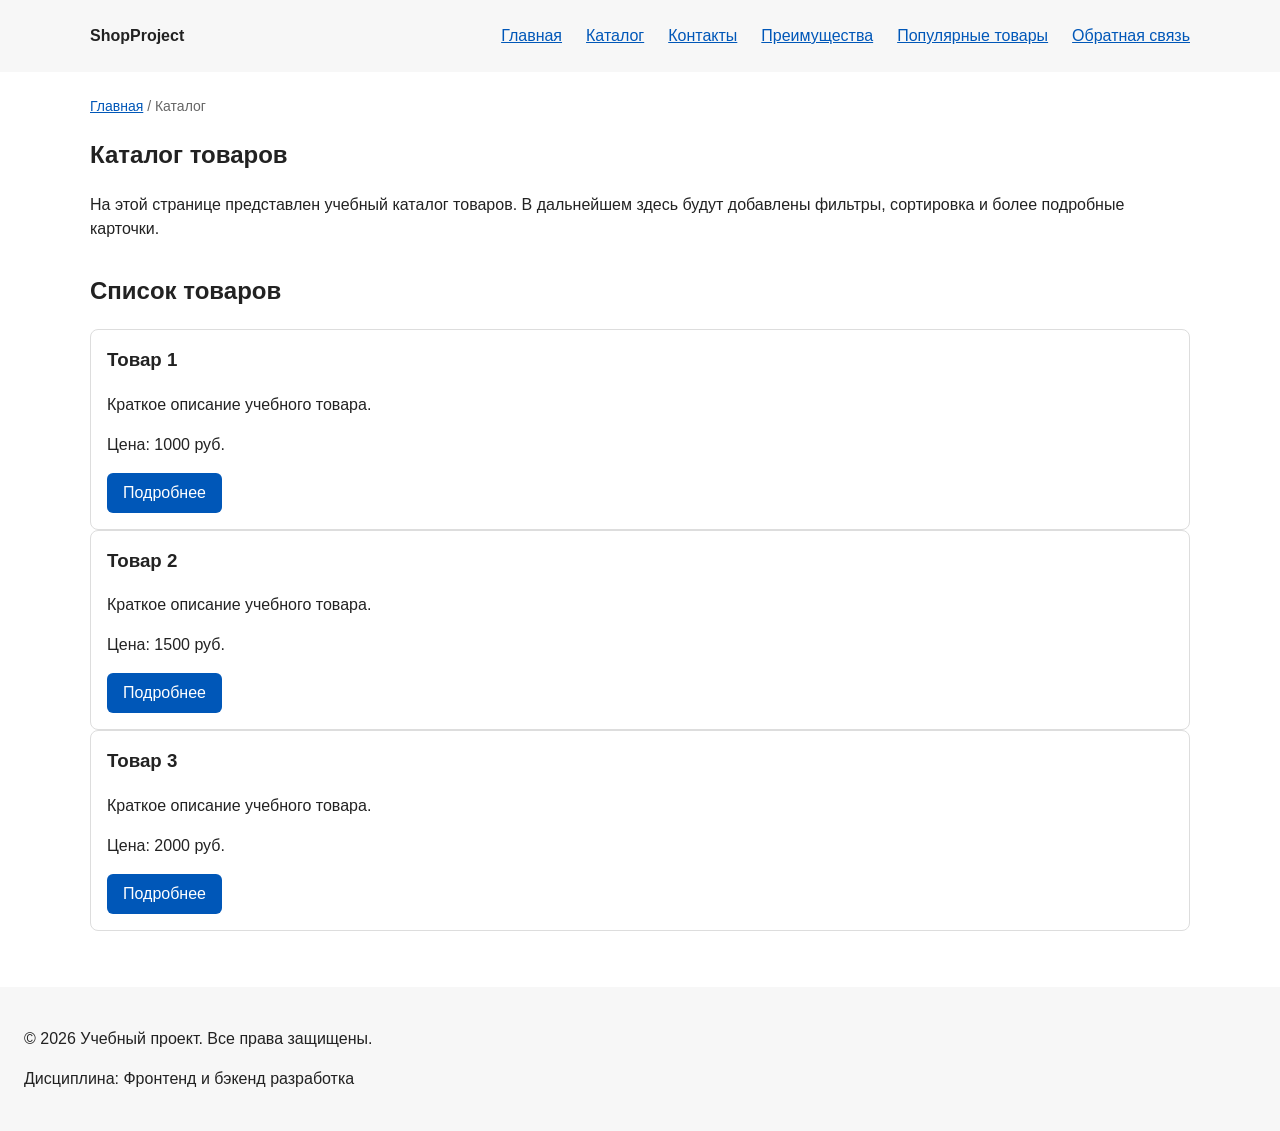
==== catalog.html @ f9224fcd "feat: add multi-page structure navigation and anchors" ====
<!DOCTYPE html>
<html lang="ru">
<head>
  <meta charset="UTF-8">
  <meta name="viewport" content="width=device-width, initial-scale=1.0">
  <meta name="description" content="Каталог товаров учебного интернет-магазина.">
  <title>Каталог товаров — Учебный интернет-магазин</title>
  <link rel="stylesheet" href="css/style.css">
  <meta property="og:type" content="website">
  <meta property="og:title" content="Учебный интернет-магазин">
  <meta property="og:description" content="Учебный frontend-проект интернет-магазина.">
  <meta property="og:image" content="https://ImBread300.github.io/kr1-html-css-shop/images/preview.jpg">

</head>
<body>
  <header>
    <div class="site-header">
      <a class="site-logo" href="index.html">ShopProject</a>

      <nav class="site-nav" aria-label="Основная навигация">
        <ul class="site-nav__list">
          <li><a href="index.html">Главная</a></li>
          <li><a href="catalog.html">Каталог</a></li>
          <li><a href="contacts.html">Контакты</a></li>
          <li><a href="index.html#advantages">Преимущества</a></li>
          <li><a href="index.html#popular">Популярные товары</a></li>
          <li><a href="index.html#contacts">Обратная связь</a></li>
        </ul>
      </nav>
    </div>
  </header>

  <main>
    <nav class="breadcrumbs" aria-label="Хлебные крошки">
      <a href="index.html">Главная</a>
      <span>Каталог</span>
    </nav>

    <section class="section">
      <h1>Каталог товаров</h1>
      <p>
        На этой странице представлен учебный каталог товаров.
        В дальнейшем здесь будут добавлены фильтры, сортировка и более
        подробные карточки.
      </p>
    </section>

    <section class="section">
      <h2>Список товаров</h2>

      <article class="product-card">
        <h3>Товар 1</h3>
        <p>Краткое описание учебного товара.</p>
        <p>Цена: 1000 руб.</p>
        <a class="button" href="index.html#popular">Подробнее</a>
      </article>

      <article class="product-card">
        <h3>Товар 2</h3>
        <p>Краткое описание учебного товара.</p>
        <p>Цена: 1500 руб.</p>
        <a class="button" href="index.html#popular">Подробнее</a>
      </article>

      <article class="product-card">
        <h3>Товар 3</h3>
        <p>Краткое описание учебного товара.</p>
        <p>Цена: 2000 руб.</p>
        <a class="button" href="index.html#popular">Подробнее</a>
      </article>
    </section>
  </main>

  <footer>
    <p>&copy; 2026 Учебный проект. Все права защищены.</p>
    <p>Дисциплина: Фронтенд и бэкенд разработка</p>
  </footer>
</body>
</html>
---- css/style.css ----
/* ===============================
   1. Переменные проекта
   =============================== */

:root {
  /* Основные цвета проекта */
  --color-bg: #ffffff;
  --color-text: #222222;
  --color-muted: #666666;
  --color-primary: #0057b8;
  --color-primary-dark: #003f86;
  --color-border: #dddddd;
  --color-surface: #f7f7f7;
  --color-surface-accent: #eef5ff;
  --color-danger: #b00020;
  --color-success: #168a2f;
  --color-success-bg: #eefaf0;
  --color-white: #ffffff;

  /* Отступы */
  --space-xs: 4px;
  --space-sm: 8px;
  --space-md: 16px;
  --space-lg: 24px;
  --space-xl: 32px;

  /* Скругления */
  --radius-sm: 6px;
  --radius-md: 8px;
  --radius-lg: 12px;

  /* Размеры */
  --container-width: 1100px;
}


/* ===============================
   2. Базовые стили
   =============================== */

* {
  box-sizing: border-box;
}

body {
  margin: 0;
  font-family: Arial, sans-serif;
  line-height: 1.5;
  color: var(--color-text);
  background-color: var(--color-bg);
}


/*
  Задаём внутренние отступы для основных областей страницы.
  Это делает содержимое визуально отделённым от краёв окна браузера.
*/
header,
main,
footer {
  padding: var(--space-lg);
}

/*
  Оформляем шапку страницы.
  Пока используется простой светло-серый фон.
*/
header {
  background-color: var(--color-surface);
}

/*
  Оформляем подвал страницы тем же фоном,
  чтобы визуально отделить его от основного содержимого.
*/
footer {
  background-color: var(--color-surface);
}


/*
  Ограничиваем ширину содержимого шапки,
  чтобы оно не растягивалось слишком сильно на широких экранах.
*/
.site-header {
  max-width: var(--container-width);
  margin: 0 auto;

  display: flex;
  justify-content: space-between;
  align-items: center;
}

.site-nav__list {
  display: flex;
  gap: var(--space-lg);

  padding: 0;
  margin: 0;
  list-style: none;
}

.site-nav__list li {
  margin-bottom: 0;
}

/*
  Оформляем текстовый логотип.
*/
.site-logo {
  font-weight: bold;
  text-decoration: none;
  color: var(--color-text);
}

html {
  scroll-behavior: smooth;
}

:target {
  outline: 2px dashed var(--color-primary);
  outline-offset: 4px;
}

/* ===============================
   3. Общие элементы интерфейса
   =============================== */

a {
  color: var(--color-primary);
}

a:hover {
  color: var(--color-primary-dark);
}

a:focus-visible {
  outline: 2px solid var(--color-primary);
  outline-offset: 3px;
}

/*
  При наведении мыши подчёркиваем ссылку.
  Подробно состояния интерфейса будут рассмотрены в практической работе 1.7.
*/
.site-nav__list a:hover {
  text-decoration: underline;
}

/*
  Пока это обычная ссылка, но визуально она оформляется как кнопка.
*/
.button {
  display: inline-block;
  padding: var(--space-sm) var(--space-md);
  color: var(--color-white);
  background-color: var(--color-primary);
  text-decoration: none;
  border: none;
  border-radius: var(--radius-sm);
  cursor: pointer;
}

.button:hover {
  background-color: var(--color-primary-dark);
}

.button:focus-visible {
  outline: 2px solid var(--color-primary);
  outline-offset: 3px;
}

.button:disabled {
  opacity: 0.6;
  cursor: not-allowed;
}

.breadcrumbs {
  max-width: var(--container-width);
  margin: 0 auto var(--space-md);
  font-size: 14px;
  color: var(--color-muted);
}

.breadcrumbs a {
  color: var(--color-primary);
}

.breadcrumbs span::before {
  content: " / ";
  color: var(--color-muted);
}

/* ===============================
   4. Компоненты страницы
   =============================== */

.hero {
  max-width: var(--container-width);
  margin: 0 auto var(--space-xl);
  padding: var(--space-xl) var(--space-lg);
  background-color: var(--color-surface-accent);
  border-radius: var(--radius-lg);
}

.section {
  max-width: var(--container-width);
  margin: 0 auto var(--space-xl);
}

.section h2 {
  margin-top: 0;
}

.products-list {
  display: flex;
  flex-wrap: wrap;
  gap: var(--space-lg);
}

.product-card {
  flex: 1 1 300px;
  position: relative;

  margin-bottom: 0;
  padding: var(--space-md);

  border: 1px solid var(--color-border);
  border-radius: var(--radius-md);
  background-color: var(--color-bg);
}

.product-card__badge {
  position: absolute;
  top: var(--space-sm);
  right: var(--space-sm);

  padding: var(--space-xs) var(--space-sm);
  color: var(--color-white);
  background-color: var(--color-primary);
  border-radius: var(--radius-sm);

  font-size: 14px;
  font-weight: bold;
}

.product-card:hover {
  border-color: var(--color-primary);
}

.product-card h3 {
  margin-top: 0;
}

.advantages-list {
  display: flex;
  flex-wrap: wrap;
  gap: var(--space-md);

  padding: 0;
  margin: 0;
  list-style: none;
}

.advantages-list li {
  flex: 1 1 220px;
  padding: var(--space-md);

  border: 1px solid var(--color-border);
  border-radius: var(--radius-md);
  background-color: var(--color-surface);
}

.back-to-top {
  position: fixed;
  right: var(--space-lg);
  bottom: var(--space-lg);
  z-index: 100;

  display: flex;
  align-items: center;
  justify-content: center;

  width: 48px;
  height: 48px;

  color: var(--color-white);
  background-color: var(--color-primary);
  border-radius: 50%;

  font-size: 24px;
  font-weight: bold;
  text-decoration: none;
}

.back-to-top:hover {
  color: var(--color-white);
  background-color: var(--color-primary-dark);
}


/*
  Дополнительный информационный блок.
*/
.aside-info {
  max-width: var(--container-width);
  margin: 0 auto var(--space-xl);
  padding: var(--space-md);
  border-left: 4px solid var(--color-primary);
  background-color: var(--color-surface);
}

/* ===============================
   5. Форма и модальное окно
   =============================== */

.order-dialog {
  width: min(100% - 32px, 560px);
  padding: var(--space-lg);
  border: none;
  border-radius: var(--radius-lg);
}

.order-dialog::backdrop {
  background-color: rgba(0, 0, 0, 0.5);
}

.form-field {
  margin-bottom: var(--space-md);
}

.form-field label {
  display: block;
  margin-bottom: var(--space-xs);
}

.form-field input,
.form-field select,
.form-field textarea {
  width: 100%;
  padding: 10px 12px;
  border: 1px solid var(--color-border);
  border-radius: var(--radius-sm);
  font: inherit;
}

.form-field input[type="checkbox"] {
  width: auto;
}

.form-field small {
  display: block;
  margin-top: var(--space-xs);
  color: var(--color-muted);
}

.form-field input:hover,
.form-field select:hover,
.form-field textarea:hover {
  border-color: var(--color-primary);
}

.form-field input:focus-visible,
.form-field select:focus-visible,
.form-field textarea:focus-visible,
.form-actions button:focus-visible {
  outline: 2px solid var(--color-primary);
  outline-offset: 3px;
}

[aria-invalid="true"] {
  border-color: var(--color-danger);
}

.success-message {
  max-width: var(--container-width);
  margin: var(--space-lg) auto;
  padding: var(--space-md);
  border-left: 4px solid var(--color-success);
  background-color: var(--color-success-bg);
}
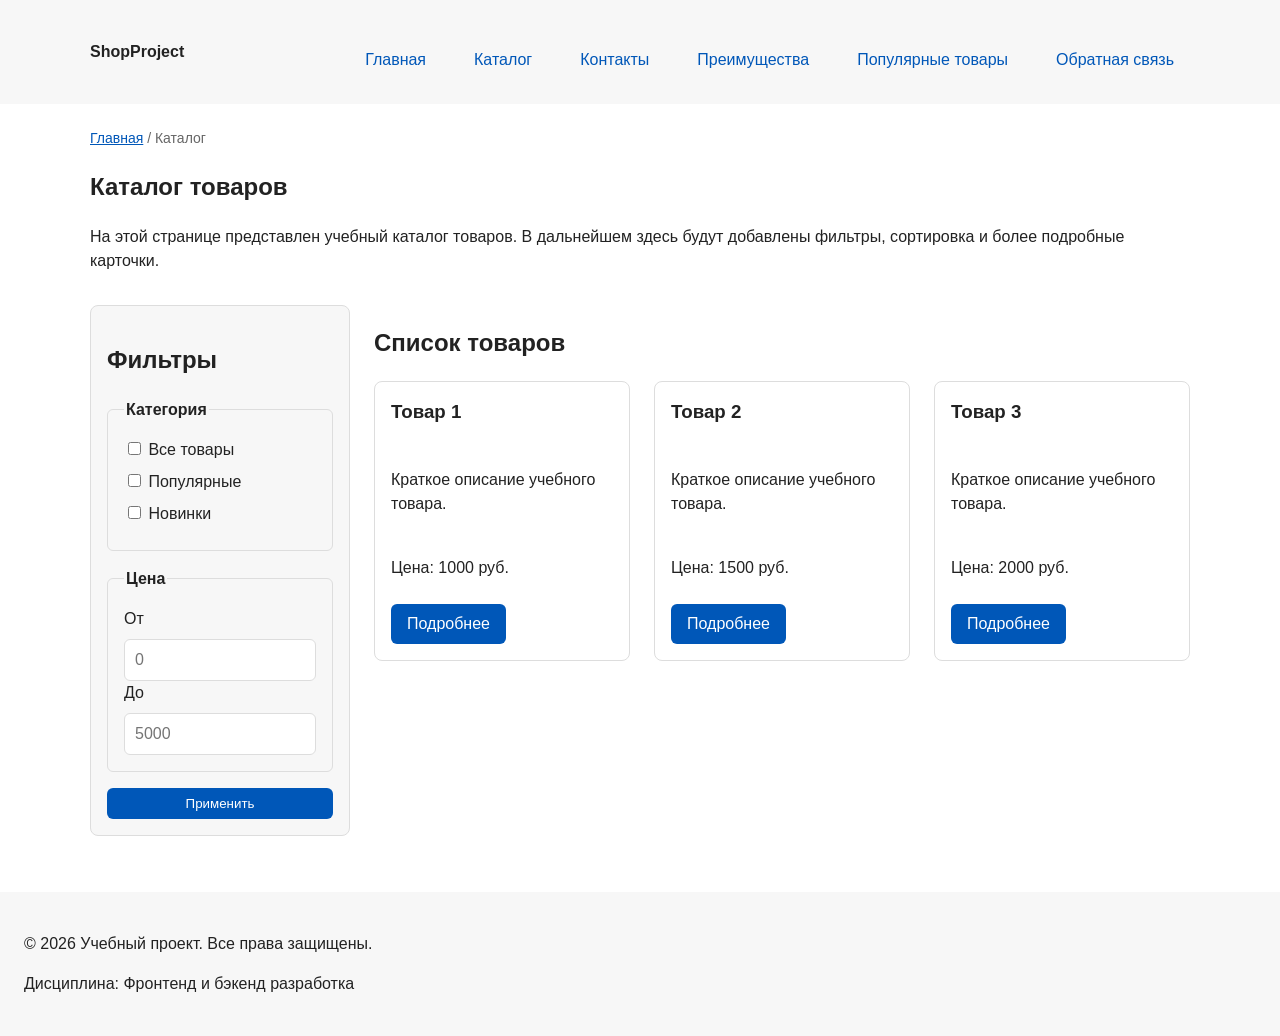
==== commit c270fc4c: "feat: add flex navigation and grid catalog layout" ====
--- a/catalog.html
+++ b/catalog.html
@@ -1,79 +1,124 @@
 <!DOCTYPE html>
 <html lang="ru">
+
 <head>
-  <meta charset="UTF-8">
-  <meta name="viewport" content="width=device-width, initial-scale=1.0">
-  <meta name="description" content="Каталог товаров учебного интернет-магазина.">
-  <title>Каталог товаров — Учебный интернет-магазин</title>
-  <link rel="stylesheet" href="css/style.css">
-  <meta property="og:type" content="website">
-  <meta property="og:title" content="Учебный интернет-магазин">
-  <meta property="og:description" content="Учебный frontend-проект интернет-магазина.">
-  <meta property="og:image" content="https://ImBread300.github.io/kr1-html-css-shop/images/preview.jpg">
+    <meta charset="UTF-8">
+    <meta name="viewport" content="width=device-width, initial-scale=1.0">
+    <meta name="description" content="Каталог товаров учебного интернет-магазина.">
+    <title>Каталог товаров — Учебный интернет-магазин</title>
+    <link rel="stylesheet" href="css/style.css">
+    <meta property="og:type" content="website">
+    <meta property="og:title" content="Учебный интернет-магазин">
+    <meta property="og:description" content="Учебный frontend-проект интернет-магазина.">
+    <meta property="og:image" content="https://ImBread300.github.io/kr1-html-css-shop/images/preview.jpg">
 
 </head>
+
 <body>
-  <header>
-    <div class="site-header">
-      <a class="site-logo" href="index.html">ShopProject</a>
+    <header>
+        <div class="site-header">
+            <a class="site-logo" href="index.html">ShopProject</a>
 
-      <nav class="site-nav" aria-label="Основная навигация">
-        <ul class="site-nav__list">
-          <li><a href="index.html">Главная</a></li>
-          <li><a href="catalog.html">Каталог</a></li>
-          <li><a href="contacts.html">Контакты</a></li>
-          <li><a href="index.html#advantages">Преимущества</a></li>
-          <li><a href="index.html#popular">Популярные товары</a></li>
-          <li><a href="index.html#contacts">Обратная связь</a></li>
-        </ul>
-      </nav>
-    </div>
-  </header>
+            <nav class="site-nav" aria-label="Основная навигация">
+                <ul class="site-nav__list">
+                    <li><a href="index.html">Главная</a></li>
+                    <li><a href="catalog.html">Каталог</a></li>
+                    <li><a href="contacts.html">Контакты</a></li>
+                    <li><a href="index.html#advantages">Преимущества</a></li>
+                    <li><a href="index.html#popular">Популярные товары</a></li>
+                    <li><a href="index.html#contacts">Обратная связь</a></li>
+                </ul>
+            </nav>
+        </div>
+    </header>
 
-  <main>
-    <nav class="breadcrumbs" aria-label="Хлебные крошки">
-      <a href="index.html">Главная</a>
-      <span>Каталог</span>
-    </nav>
+    <main>
+        <nav class="breadcrumbs" aria-label="Хлебные крошки">
+            <a href="index.html">Главная</a>
+            <span>Каталог</span>
+        </nav>
 
-    <section class="section">
-      <h1>Каталог товаров</h1>
-      <p>
-        На этой странице представлен учебный каталог товаров.
-        В дальнейшем здесь будут добавлены фильтры, сортировка и более
-        подробные карточки.
-      </p>
-    </section>
+        <section class="section">
+            <h1>Каталог товаров</h1>
+            <p>
+                На этой странице представлен учебный каталог товаров.
+                В дальнейшем здесь будут добавлены фильтры, сортировка и более
+                подробные карточки.
+            </p>
+        </section>
 
-    <section class="section">
-      <h2>Список товаров</h2>
+        <section class="catalog-layout">
+            <aside class="catalog-filters">
+                <h2>Фильтры</h2>
 
-      <article class="product-card">
-        <h3>Товар 1</h3>
-        <p>Краткое описание учебного товара.</p>
-        <p>Цена: 1000 руб.</p>
-        <a class="button" href="index.html#popular">Подробнее</a>
-      </article>
+                <form class="filters-form" action="#" method="get">
+                    <fieldset>
+                        <legend>Категория</legend>
 
-      <article class="product-card">
-        <h3>Товар 2</h3>
-        <p>Краткое описание учебного товара.</p>
-        <p>Цена: 1500 руб.</p>
-        <a class="button" href="index.html#popular">Подробнее</a>
-      </article>
+                        <label>
+                            <input type="checkbox" name="category" value="all">
+                            Все товары
+                        </label>
 
-      <article class="product-card">
-        <h3>Товар 3</h3>
-        <p>Краткое описание учебного товара.</p>
-        <p>Цена: 2000 руб.</p>
-        <a class="button" href="index.html#popular">Подробнее</a>
-      </article>
-    </section>
-  </main>
+                        <label>
+                            <input type="checkbox" name="category" value="popular">
+                            Популярные
+                        </label>
 
-  <footer>
-    <p>&copy; 2026 Учебный проект. Все права защищены.</p>
-    <p>Дисциплина: Фронтенд и бэкенд разработка</p>
-  </footer>
+                        <label>
+                            <input type="checkbox" name="category" value="new">
+                            Новинки
+                        </label>
+                    </fieldset>
+
+                    <fieldset>
+                        <legend>Цена</legend>
+
+                        <label for="price-from">От</label>
+                        <input id="price-from" name="price-from" type="number" min="0" placeholder="0">
+
+                        <label for="price-to">До</label>
+                        <input id="price-to" name="price-to" type="number" min="0" placeholder="5000">
+                    </fieldset>
+
+                    <button class="button" type="submit">Применить</button>
+                </form>
+            </aside>
+
+            <section class="catalog-products">
+                <h2>Список товаров</h2>
+
+                <div class="products-grid">
+                    <article class="product-card">
+                        <h3>Товар 1</h3>
+                        <p>Краткое описание учебного товара.</p>
+                        <p>Цена: 1000 руб.</p>
+                        <a class="button" href="index.html#popular">Подробнее</a>
+                    </article>
+
+                    <article class="product-card">
+                        <h3>Товар 2</h3>
+                        <p>Краткое описание учебного товара.</p>
+                        <p>Цена: 1500 руб.</p>
+                        <a class="button" href="index.html#popular">Подробнее</a>
+                    </article>
+
+                    <article class="product-card">
+                        <h3>Товар 3</h3>
+                        <p>Краткое описание учебного товара.</p>
+                        <p>Цена: 2000 руб.</p>
+                        <a class="button" href="index.html#popular">Подробнее</a>
+                    </article>
+                </div>
+            </section>
+        </section>
+
+    </main>
+
+    <footer>
+        <p>&copy; 2026 Учебный проект. Все права защищены.</p>
+        <p>Дисциплина: Фронтенд и бэкенд разработка</p>
+    </footer>
 </body>
-</html>
+
+</html>
--- a/css/style.css
+++ b/css/style.css
@@ -93,15 +93,13 @@
 
 .site-nav__list {
   display: flex;
-  gap: var(--space-lg);
-
+  flex-wrap: wrap;
+  justify-content: center;
+  align-items: center;
+  gap: var(--space-md);
   padding: 0;
-  margin: 0;
+  margin: var(--space-md) 0 0;
   list-style: none;
-}
-
-.site-nav__list li {
-  margin-bottom: 0;
 }
 
 /*
@@ -143,8 +141,17 @@
   При наведении мыши подчёркиваем ссылку.
   Подробно состояния интерфейса будут рассмотрены в практической работе 1.7.
 */
+.site-nav__list a {
+  display: inline-block;
+  padding: var(--space-sm) var(--space-md);
+  color: var(--color-primary);
+  text-decoration: none;
+  border-radius: var(--radius-sm);
+}
+
 .site-nav__list a:hover {
-  text-decoration: underline;
+  color: var(--color-white);
+  background-color: var(--color-primary);
 }
 
 /*
@@ -219,19 +226,31 @@
 }
 
 .product-card {
-  flex: 1 1 300px;
-  position: relative;
-
+  display: flex;
+  flex-direction: column;
+  gap: var(--space-sm);
   margin-bottom: 0;
   padding: var(--space-md);
-
   border: 1px solid var(--color-border);
   border-radius: var(--radius-md);
   background-color: var(--color-bg);
 }
 
+.product-card .button {
+  margin-top: auto;
+  align-self: flex-start;
+}
+
+.products-grid {
+  display: grid;
+  grid-template-columns: repeat(3, 1fr);
+  gap: var(--space-lg);
+}
+
 .product-card__badge {
-  position: absolute;
+  display: block;
+  position: relative;
+  max-width: fit-content;
   top: var(--space-sm);
   right: var(--space-sm);
 
@@ -296,6 +315,56 @@
 .back-to-top:hover {
   color: var(--color-white);
   background-color: var(--color-primary-dark);
+}
+
+.catalog-layout {
+  max-width: var(--container-width);
+  margin: 0 auto var(--space-xl);
+  display: grid;
+  grid-template-columns: 260px 1fr;
+  grid-template-areas: "filters products";
+  gap: var(--space-lg);
+}
+
+.catalog-filters {
+  grid-area: filters;
+  padding: var(--space-md);
+  border: 1px solid var(--color-border);
+  border-radius: var(--radius-md);
+  background-color: var(--color-surface);
+}
+
+.catalog-products {
+  grid-area: products;
+}
+
+.filters-form {
+  display: grid;
+  gap: var(--space-md);
+}
+
+.filters-form fieldset {
+  margin: 0;
+  padding: var(--space-md);
+  border: 1px solid var(--color-border);
+  border-radius: var(--radius-sm);
+}
+
+.filters-form legend {
+  font-weight: 700;
+}
+
+.filters-form label {
+  display: block;
+  margin-bottom: var(--space-sm);
+}
+
+.filters-form input[type="number"] {
+  width: 100%;
+  padding: 8px 10px;
+  border: 1px solid var(--color-border);
+  border-radius: var(--radius-sm);
+  font: inherit;
 }
 
 
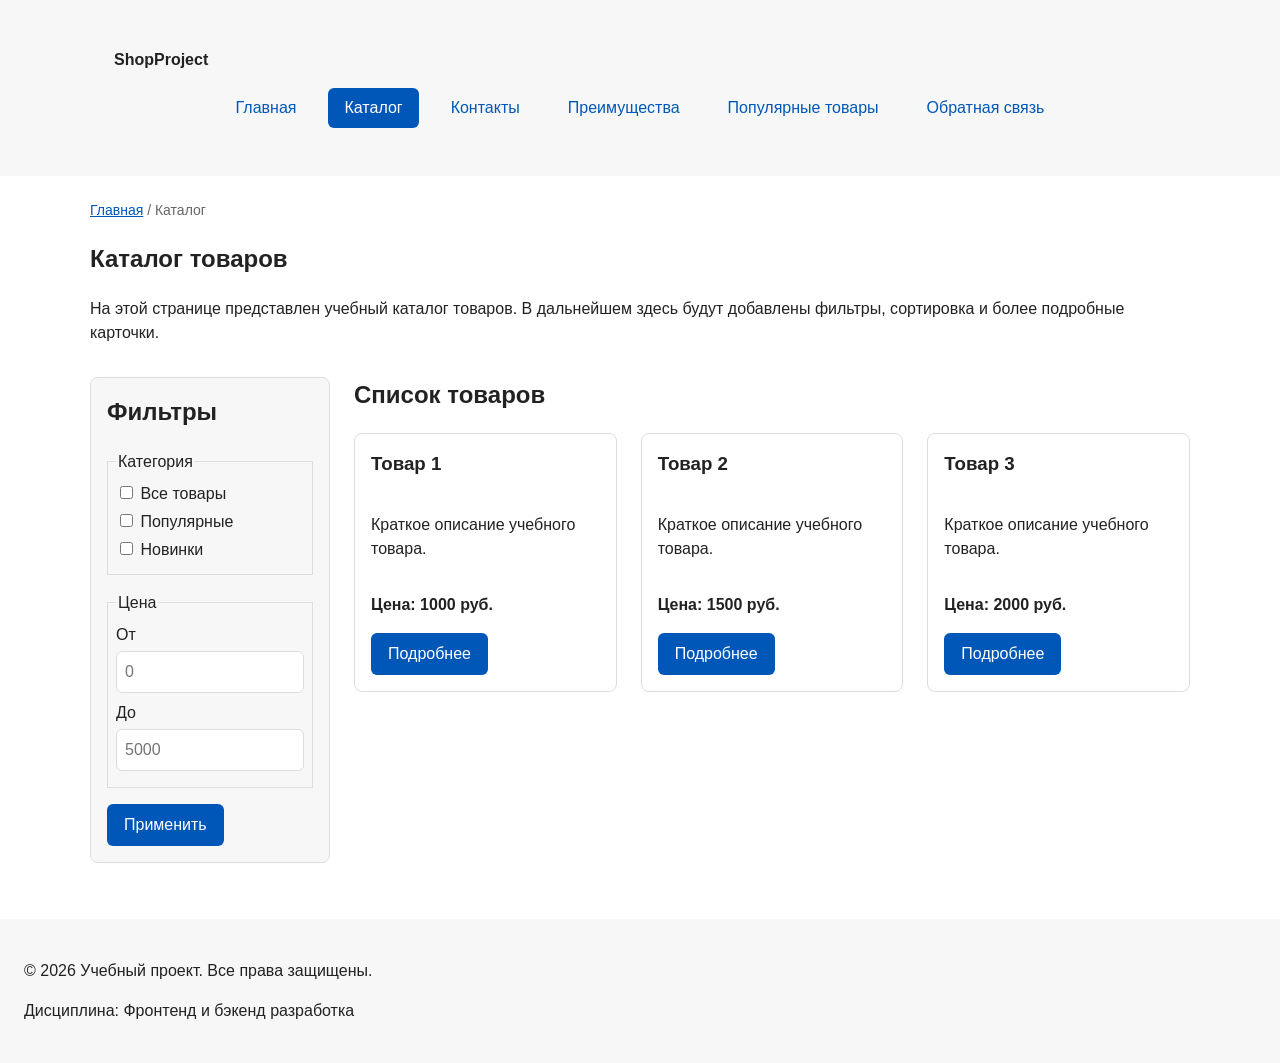
==== commit 8b2cd6c8: "refactor: apply BEM naming to CSS classes" ====
--- a/catalog.html
+++ b/catalog.html
@@ -15,27 +15,44 @@
 </head>
 
 <body>
-    <header>
-        <div class="site-header">
-            <a class="site-logo" href="index.html">ShopProject</a>
+  <header class="site-header">
+    <div class="site-header__inner">
+      <a class="site-header__logo" href="index.html">ShopProject</a>
 
-            <nav class="site-nav" aria-label="Основная навигация">
-                <ul class="site-nav__list">
-                    <li><a href="index.html">Главная</a></li>
-                    <li><a href="catalog.html">Каталог</a></li>
-                    <li><a href="contacts.html">Контакты</a></li>
-                    <li><a href="index.html#advantages">Преимущества</a></li>
-                    <li><a href="index.html#popular">Популярные товары</a></li>
-                    <li><a href="index.html#contacts">Обратная связь</a></li>
-                </ul>
-            </nav>
-        </div>
-    </header>
+      <nav class="site-nav" aria-label="Основная навигация">
+        <ul class="site-nav__list">
+          <li class="site-nav__item">
+            <a class="site-nav__link" href="index.html">
+              Главная
+            </a>
+          </li>
+          <li class="site-nav__item">
+            <a class="site-nav__link site-nav__link--active" href="catalog.html" aria-current="page">Каталог</a>
+          </li>
+          <li class="site-nav__item">
+            <a class="site-nav__link" href="contacts.html">Контакты</a>
+          </li>
+          <li class="site-nav__item">
+            <a class="site-nav__link" href="index.html#advantages">Преимущества</a>
+          </li>
+          <li class="site-nav__item">
+            <a class="site-nav__link" href="index.html#popular">
+              Популярные товары
+            </a>
+          </li>
+          <li class="site-nav__item">
+            <a class="site-nav__link" href="index.html#order-dialog">Обратная связь</a>
+          </li>
 
-    <main>
+        </ul>
+      </nav>
+    </div>
+  </header>
+
+    <main class="site-main">
         <nav class="breadcrumbs" aria-label="Хлебные крошки">
-            <a href="index.html">Главная</a>
-            <span>Каталог</span>
+            <a class="breadcrumbs__link" href="index.html">Главная</a>
+            <span class="breadcrumbs__current" aria-current="page">Каталог</span>
         </nav>
 
         <section class="section">
@@ -47,78 +64,78 @@
             </p>
         </section>
 
-        <section class="catalog-layout">
+        <div class="catalog-layout">
             <aside class="catalog-filters">
-                <h2>Фильтры</h2>
+                <h2 class="catalog-filters__title">Фильтры</h2>
 
-                <form class="filters-form" action="#" method="get">
-                    <fieldset>
-                        <legend>Категория</legend>
+                <form class="catalog-filters__form" action="#" method="get">
+                    <fieldset class="catalog-filters__group">
+                        <legend class="catalog-filters__legend">Категория</legend>
 
-                        <label>
-                            <input type="checkbox" name="category" value="all">
+                        <label class="catalog-filters__label">
+                            <input class="catalog-filters__checkbox" type="checkbox" name="category" value="all">
                             Все товары
                         </label>
 
-                        <label>
-                            <input type="checkbox" name="category" value="popular">
+                        <label class="catalog-filters__label">
+                            <input class="catalog-filters__checkbox" type="checkbox" name="category" value="popular">
                             Популярные
                         </label>
 
-                        <label>
-                            <input type="checkbox" name="category" value="new">
+                        <label class="catalog-filters__label">
+                            <input class="catalog-filters__checkbox" type="checkbox" name="category" value="new">
                             Новинки
                         </label>
                     </fieldset>
 
-                    <fieldset>
-                        <legend>Цена</legend>
+                    <fieldset class="catalog-filters__group">
+                        <legend class="catalog-filters__legend">Цена</legend>
 
-                        <label for="price-from">От</label>
-                        <input id="price-from" name="price-from" type="number" min="0" placeholder="0">
+                        <label class="catalog-filters__label" for="price-from">От</label>
+                        <input class="catalog-filters__input" id="price-from" name="price-from" type="number" min="0" placeholder="0">
 
-                        <label for="price-to">До</label>
-                        <input id="price-to" name="price-to" type="number" min="0" placeholder="5000">
+                        <label class="catalog-filters__label" for="price-to">До</label>
+                        <input class="catalog-filters__input" id="price-to" name="price-to" type="number" min="0" placeholder="5000">
                     </fieldset>
 
-                    <button class="button" type="submit">Применить</button>
+                    <button class="button button--primary" type="submit">Применить</button>
                 </form>
             </aside>
 
             <section class="catalog-products">
-                <h2>Список товаров</h2>
+                <h2 class="catalog-products__title">Список товаров</h2>
 
                 <div class="products-grid">
                     <article class="product-card">
-                        <h3>Товар 1</h3>
-                        <p>Краткое описание учебного товара.</p>
-                        <p>Цена: 1000 руб.</p>
-                        <a class="button" href="index.html#popular">Подробнее</a>
+                        <h3 class="product-card__title">Товар 1</h3>
+                        <p class="product-card__description">Краткое описание учебного товара.</p>
+                        <p class="product-card__price">Цена: 1000 руб.</p>
+                        <a class="button button--primary product-card__button" href="index.html#popular">Подробнее</a>
                     </article>
 
                     <article class="product-card">
-                        <h3>Товар 2</h3>
-                        <p>Краткое описание учебного товара.</p>
-                        <p>Цена: 1500 руб.</p>
-                        <a class="button" href="index.html#popular">Подробнее</a>
+                        <h3 class="product-card__title">Товар 2</h3>
+                        <p class="product-card__description">Краткое описание учебного товара.</p>
+                        <p class="product-card__price">Цена: 1500 руб.</p>
+                        <a class="button button--primary product-card__button" href="index.html#popular">Подробнее</a>
                     </article>
 
                     <article class="product-card">
-                        <h3>Товар 3</h3>
-                        <p>Краткое описание учебного товара.</p>
-                        <p>Цена: 2000 руб.</p>
-                        <a class="button" href="index.html#popular">Подробнее</a>
+                        <h3 class="product-card__title">Товар 3</h3>
+                        <p class="product-card__description">Краткое описание учебного товара.</p>
+                        <p class="product-card__price">Цена: 2000 руб.</p>
+                        <a class="button button--primary product-card__button" href="index.html#popular">Подробнее</a>
                     </article>
                 </div>
             </section>
-        </section>
+        </div>
 
     </main>
 
-    <footer>
+    <footer class="site-footer">
         <p>&copy; 2026 Учебный проект. Все права защищены.</p>
         <p>Дисциплина: Фронтенд и бэкенд разработка</p>
     </footer>
 </body>
 
-</html>+</html>
--- a/css/style.css
+++ b/css/style.css
@@ -51,44 +51,32 @@
 }
 
 
-/*
-  Задаём внутренние отступы для основных областей страницы.
-  Это делает содержимое визуально отделённым от краёв окна браузера.
-*/
-header,
-main,
-footer {
+.site-header,
+.site-main,
+.site-footer {
   padding: var(--space-lg);
 }
 
-/*
-  Оформляем шапку страницы.
-  Пока используется простой светло-серый фон.
-*/
-header {
+
+.site-footer {
   background-color: var(--color-surface);
 }
 
-/*
-  Оформляем подвал страницы тем же фоном,
-  чтобы визуально отделить его от основного содержимого.
-*/
-footer {
+
+.site-header {
   background-color: var(--color-surface);
 }
 
-
-/*
-  Ограничиваем ширину содержимого шапки,
-  чтобы оно не растягивалось слишком сильно на широких экранах.
-*/
-.site-header {
+.site-header__inner {
   max-width: var(--container-width);
   margin: 0 auto;
-
-  display: flex;
-  justify-content: space-between;
-  align-items: center;
+  padding: var(--space-lg);
+}
+
+.site-header__logo {
+  font-weight: 700;
+  color: var(--color-text);
+  text-decoration: none;
 }
 
 .site-nav__list {
@@ -102,46 +90,7 @@
   list-style: none;
 }
 
-/*
-  Оформляем текстовый логотип.
-*/
-.site-logo {
-  font-weight: bold;
-  text-decoration: none;
-  color: var(--color-text);
-}
-
-html {
-  scroll-behavior: smooth;
-}
-
-:target {
-  outline: 2px dashed var(--color-primary);
-  outline-offset: 4px;
-}
-
-/* ===============================
-   3. Общие элементы интерфейса
-   =============================== */
-
-a {
-  color: var(--color-primary);
-}
-
-a:hover {
-  color: var(--color-primary-dark);
-}
-
-a:focus-visible {
-  outline: 2px solid var(--color-primary);
-  outline-offset: 3px;
-}
-
-/*
-  При наведении мыши подчёркиваем ссылку.
-  Подробно состояния интерфейса будут рассмотрены в практической работе 1.7.
-*/
-.site-nav__list a {
+.site-nav__link {
   display: inline-block;
   padding: var(--space-sm) var(--space-md);
   color: var(--color-primary);
@@ -149,26 +98,67 @@
   border-radius: var(--radius-sm);
 }
 
-.site-nav__list a:hover {
-  color: var(--color-white);
-  background-color: var(--color-primary);
-}
-
-/*
-  Пока это обычная ссылка, но визуально она оформляется как кнопка.
-*/
+.site-nav__link:hover {
+  text-decoration: underline;
+  color: var(--color-white);
+  background-color: var(--color-primary);
+}
+
+.site-nav__link:focus-visible {
+  outline: 2px solid var(--color-primary);
+  outline-offset: 3px;
+}
+
+.site-nav__link--active {
+  color: var(--color-white);
+  background-color: var(--color-primary);
+}
+
+
+html {
+  scroll-behavior: smooth;
+}
+
+:target {
+  outline: 2px dashed var(--color-primary);
+  outline-offset: 4px;
+}
+
+/* ===============================
+   3. Общие элементы интерфейса
+   =============================== */
+
+a {
+  color: var(--color-primary);
+}
+
+a:hover {
+  color: var(--color-primary-dark);
+}
+
+a:focus-visible {
+  outline: 2px solid var(--color-primary);
+  outline-offset: 3px;
+}
+
+
 .button {
   display: inline-block;
   padding: var(--space-sm) var(--space-md);
-  color: var(--color-white);
-  background-color: var(--color-primary);
+  font: inherit;
   text-decoration: none;
-  border: none;
+  border: 1px solid transparent;
   border-radius: var(--radius-sm);
   cursor: pointer;
 }
 
-.button:hover {
+.button--primary {
+  color: var(--color-white);
+  background-color: var(--color-primary);
+}
+
+.button--primary:hover {
+  color: var(--color-white);
   background-color: var(--color-primary-dark);
 }
 
@@ -182,6 +172,17 @@
   cursor: not-allowed;
 }
 
+.button--secondary {
+  color: var(--color-primary);
+  background-color: transparent;
+  border-color: var(--color-primary);
+}
+
+.button--secondary:hover {
+  color: var(--color-white);
+  background-color: var(--color-primary);
+}
+
 .breadcrumbs {
   max-width: var(--container-width);
   margin: 0 auto var(--space-md);
@@ -189,11 +190,11 @@
   color: var(--color-muted);
 }
 
-.breadcrumbs a {
+.breadcrumbs__link {
   color: var(--color-primary);
 }
 
-.breadcrumbs span::before {
+.breadcrumbs__current::before {
   content: " / ";
   color: var(--color-muted);
 }
@@ -215,42 +216,32 @@
   margin: 0 auto var(--space-xl);
 }
 
-.section h2 {
+.section__title {
   margin-top: 0;
 }
 
-.products-list {
-  display: flex;
-  flex-wrap: wrap;
+.products-grid {
+  display: grid;
+  grid-template-columns: repeat(auto-fit, minmax(min(100%, 240px), 1fr));
   gap: var(--space-lg);
 }
 
 .product-card {
   display: flex;
   flex-direction: column;
-  gap: var(--space-sm);
+  min-width: 0;
+  position: relative;
+
   margin-bottom: 0;
   padding: var(--space-md);
+
   border: 1px solid var(--color-border);
   border-radius: var(--radius-md);
   background-color: var(--color-bg);
 }
 
-.product-card .button {
-  margin-top: auto;
-  align-self: flex-start;
-}
-
-.products-grid {
-  display: grid;
-  grid-template-columns: repeat(3, 1fr);
-  gap: var(--space-lg);
-}
-
 .product-card__badge {
-  display: block;
-  position: relative;
-  max-width: fit-content;
+  position: absolute;
   top: var(--space-sm);
   right: var(--space-sm);
 
@@ -267,8 +258,77 @@
   border-color: var(--color-primary);
 }
 
-.product-card h3 {
+.product-card__title {
   margin-top: 0;
+}
+
+.product-card--featured {
+  border-color: var(--color-primary);
+}
+
+.product-card__price {
+  font-weight: 700;
+}
+
+.product-card__button {
+  align-self: flex-start;
+  margin-top: auto;
+}
+
+.catalog-layout {
+  display: grid;
+  grid-template-columns: minmax(0, 240px) minmax(0, 1fr);
+  gap: var(--space-lg);
+  max-width: var(--container-width);
+  margin: 0 auto var(--space-xl);
+}
+
+.catalog-filters {
+  align-self: start;
+  padding: var(--space-md);
+  background-color: var(--color-surface);
+  border: 1px solid var(--color-border);
+  border-radius: var(--radius-md);
+}
+
+.catalog-products {
+  min-width: 0;
+}
+
+.catalog-filters__title,
+.catalog-products__title {
+  margin-top: 0;
+}
+
+.catalog-filters__group {
+  min-width: 0;
+  margin: 0 0 var(--space-md);
+  padding: var(--space-sm);
+  border: 1px solid var(--color-border);
+}
+
+.catalog-filters__label {
+  display: block;
+  margin-bottom: var(--space-xs);
+}
+
+.catalog-filters__input {
+  width: 100%;
+  margin-bottom: var(--space-sm);
+  padding: var(--space-sm);
+  font: inherit;
+  border: 1px solid var(--color-border);
+  border-radius: var(--radius-sm);
+}
+
+.catalog-filters__input:hover {
+  border-color: var(--color-primary);
+}
+
+.catalog-filters__input:focus-visible,
+.catalog-filters__checkbox:focus-visible {
+  outline: 2px solid var(--color-primary);
+  outline-offset: 3px;
 }
 
 .advantages-list {
@@ -281,7 +341,7 @@
   list-style: none;
 }
 
-.advantages-list li {
+.advantages-list__item {
   flex: 1 1 220px;
   padding: var(--space-md);
 
@@ -317,60 +377,7 @@
   background-color: var(--color-primary-dark);
 }
 
-.catalog-layout {
-  max-width: var(--container-width);
-  margin: 0 auto var(--space-xl);
-  display: grid;
-  grid-template-columns: 260px 1fr;
-  grid-template-areas: "filters products";
-  gap: var(--space-lg);
-}
-
-.catalog-filters {
-  grid-area: filters;
-  padding: var(--space-md);
-  border: 1px solid var(--color-border);
-  border-radius: var(--radius-md);
-  background-color: var(--color-surface);
-}
-
-.catalog-products {
-  grid-area: products;
-}
-
-.filters-form {
-  display: grid;
-  gap: var(--space-md);
-}
-
-.filters-form fieldset {
-  margin: 0;
-  padding: var(--space-md);
-  border: 1px solid var(--color-border);
-  border-radius: var(--radius-sm);
-}
-
-.filters-form legend {
-  font-weight: 700;
-}
-
-.filters-form label {
-  display: block;
-  margin-bottom: var(--space-sm);
-}
-
-.filters-form input[type="number"] {
-  width: 100%;
-  padding: 8px 10px;
-  border: 1px solid var(--color-border);
-  border-radius: var(--radius-sm);
-  font: inherit;
-}
-
-
-/*
-  Дополнительный информационный блок.
-*/
+
 .aside-info {
   max-width: var(--container-width);
   margin: 0 auto var(--space-xl);
@@ -394,18 +401,29 @@
   background-color: rgba(0, 0, 0, 0.5);
 }
 
-.form-field {
+.order-dialog__title {
+  margin-top: 0;
+}
+
+.order-form__actions {
+  display: flex;
+  flex-wrap: wrap;
+  gap: var(--space-md);
+  margin-top: var(--space-lg);
+}
+
+.order-form__field {
   margin-bottom: var(--space-md);
 }
 
-.form-field label {
+.order-form__label {
   display: block;
   margin-bottom: var(--space-xs);
 }
 
-.form-field input,
-.form-field select,
-.form-field textarea {
+.order-form__input,
+.order-form__select,
+.order-form__textarea {
   width: 100%;
   padding: 10px 12px;
   border: 1px solid var(--color-border);
@@ -413,31 +431,34 @@
   font: inherit;
 }
 
-.form-field input[type="checkbox"] {
+.order-form__checkbox {
   width: auto;
 }
 
-.form-field small {
+.order-form__hint {
   display: block;
   margin-top: var(--space-xs);
   color: var(--color-muted);
 }
 
-.form-field input:hover,
-.form-field select:hover,
-.form-field textarea:hover {
+.order-form__input:hover,
+.order-form__select:hover,
+.order-form__textarea:hover {
   border-color: var(--color-primary);
 }
 
-.form-field input:focus-visible,
-.form-field select:focus-visible,
-.form-field textarea:focus-visible,
-.form-actions button:focus-visible {
+.order-form__input:focus-visible,
+.order-form__select:focus-visible,
+.order-form__textarea:focus-visible,
+.order-form__checkbox:focus-visible {
   outline: 2px solid var(--color-primary);
   outline-offset: 3px;
 }
 
-[aria-invalid="true"] {
+.order-form__input[aria-invalid="true"],
+.order-form__select[aria-invalid="true"],
+.order-form__textarea[aria-invalid="true"],
+.order-form__checkbox[aria-invalid="true"] {
   border-color: var(--color-danger);
 }
 
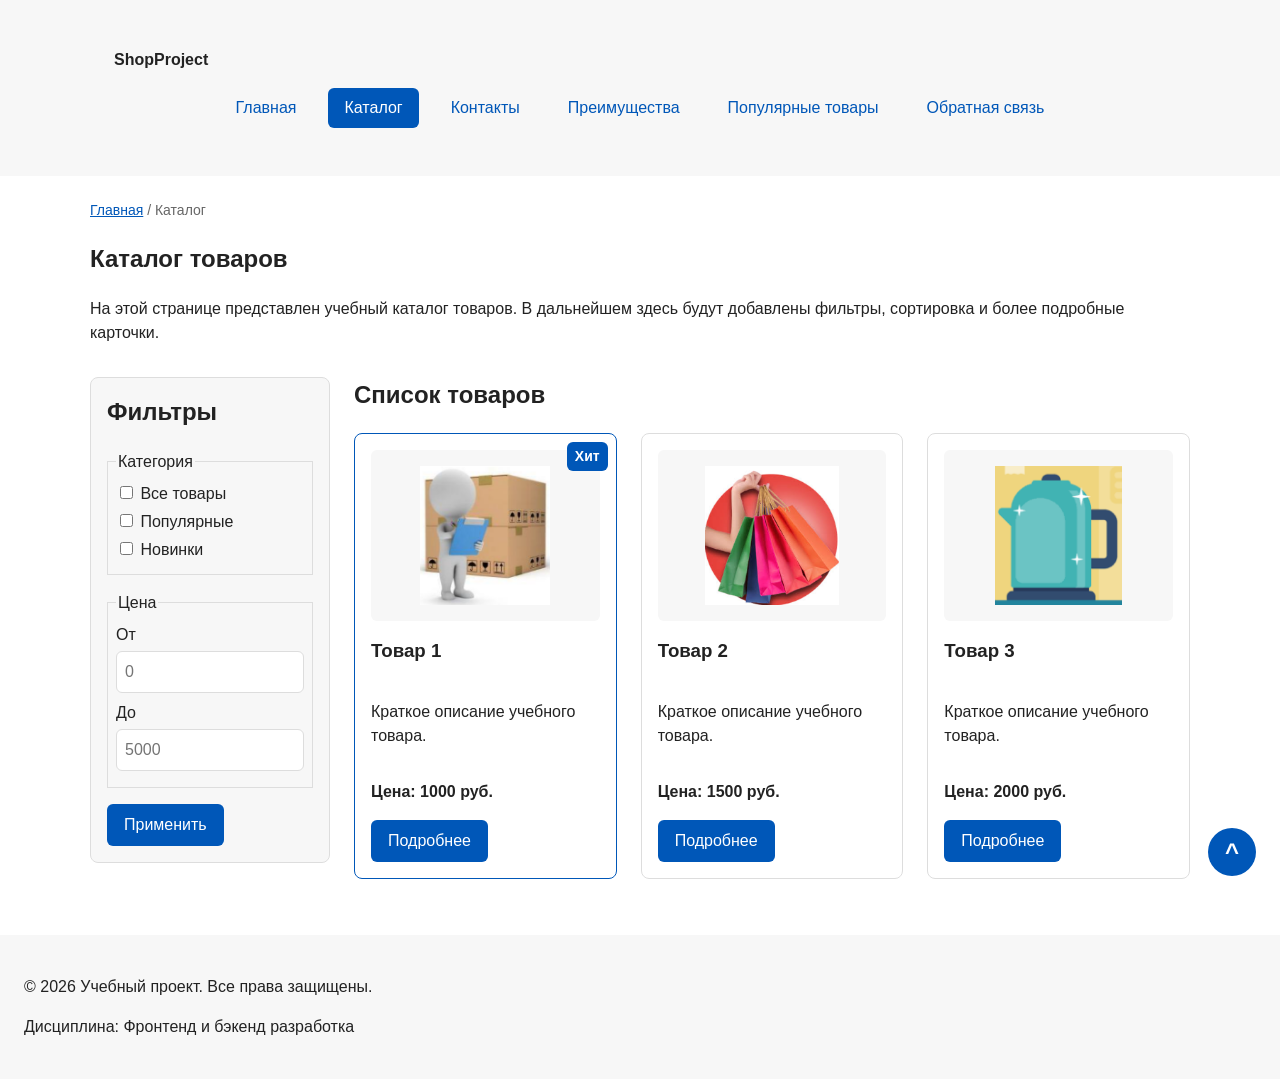
==== commit 18be9460: "feat: add product images, reviews and sticky navigation" ====
--- a/catalog.html
+++ b/catalog.html
@@ -7,6 +7,7 @@
     <meta name="description" content="Каталог товаров учебного интернет-магазина.">
     <title>Каталог товаров — Учебный интернет-магазин</title>
     <link rel="stylesheet" href="css/style.css">
+  <script src="js/main.js" defer></script>
     <meta property="og:type" content="website">
     <meta property="og:title" content="Учебный интернет-магазин">
     <meta property="og:description" content="Учебный frontend-проект интернет-магазина.">
@@ -41,7 +42,7 @@
             </a>
           </li>
           <li class="site-nav__item">
-            <a class="site-nav__link" href="index.html#order-dialog">Обратная связь</a>
+            <a class="site-nav__link" href="index.html#contacts">Обратная связь</a>
           </li>
 
         </ul>
@@ -106,14 +107,21 @@
                 <h2 class="catalog-products__title">Список товаров</h2>
 
                 <div class="products-grid">
-                    <article class="product-card">
+                    <article class="product-card product-card--featured">
+                      <img class="product-card__image" src="images/product_1.png"
+                        alt="Товар 1" width="640" height="480" loading="lazy" decoding="async">
                         <h3 class="product-card__title">Товар 1</h3>
+                        <span class="product-card__badge">Хит</span>
                         <p class="product-card__description">Краткое описание учебного товара.</p>
                         <p class="product-card__price">Цена: 1000 руб.</p>
                         <a class="button button--primary product-card__button" href="index.html#popular">Подробнее</a>
                     </article>
 
                     <article class="product-card">
+
+                      <img class="product-card__image" src="images/product_2.png"
+
+                        alt="Товар 2" width="640" height="480" loading="lazy" decoding="async">
                         <h3 class="product-card__title">Товар 2</h3>
                         <p class="product-card__description">Краткое описание учебного товара.</p>
                         <p class="product-card__price">Цена: 1500 руб.</p>
@@ -121,6 +129,10 @@
                     </article>
 
                     <article class="product-card">
+
+                      <img class="product-card__image" src="images/product_3.png"
+
+                        alt="Товар 3" width="640" height="480" loading="lazy" decoding="async">
                         <h3 class="product-card__title">Товар 3</h3>
                         <p class="product-card__description">Краткое описание учебного товара.</p>
                         <p class="product-card__price">Цена: 2000 руб.</p>
@@ -136,6 +148,11 @@
         <p>&copy; 2026 Учебный проект. Все права защищены.</p>
         <p>Дисциплина: Фронтенд и бэкенд разработка</p>
     </footer>
+
+  <a class="back-to-top" href="#" aria-label="Вернуться в начало страницы">
+    ^
+  </a>
+
 </body>
 
 </html>
--- a/css/style.css
+++ b/css/style.css
@@ -64,6 +64,9 @@
 
 
 .site-header {
+  position: sticky;
+  top: 0;
+  z-index: 200;
   background-color: var(--color-surface);
 }
 
@@ -117,6 +120,7 @@
 
 html {
   scroll-behavior: smooth;
+  scroll-padding-top: calc(var(--header-height, 200px) + var(--space-md));
 }
 
 :target {
@@ -262,6 +266,18 @@
   margin-top: 0;
 }
 
+.product-card__image {
+  display: block;
+  width: 100%;
+  height: auto;
+  aspect-ratio: 4 / 3;
+  object-fit: contain;
+  padding: var(--space-md);
+  margin-bottom: var(--space-md);
+  background-color: var(--color-surface);
+  border-radius: var(--radius-sm);
+}
+
 .product-card--featured {
   border-color: var(--color-primary);
 }
@@ -284,7 +300,11 @@
 }
 
 .catalog-filters {
+  position: sticky;
+  top: calc(var(--header-height, 200px) + var(--space-md));
   align-self: start;
+  max-height: calc(100dvh - var(--header-height, 200px) - 2 * var(--space-md));
+  overflow-y: auto;
   padding: var(--space-md);
   background-color: var(--color-surface);
   border: 1px solid var(--color-border);
@@ -329,6 +349,45 @@
 .catalog-filters__checkbox:focus-visible {
   outline: 2px solid var(--color-primary);
   outline-offset: 3px;
+}
+
+.reviews__note {
+  margin: 0 0 var(--space-lg);
+  color: var(--color-muted);
+}
+
+.reviews__list {
+  display: grid;
+  grid-template-columns: repeat(auto-fit, minmax(min(100%, 260px), 1fr));
+  gap: var(--space-lg);
+  padding: 0;
+  margin: 0;
+  list-style: none;
+}
+
+.review-card {
+  height: 100%;
+  margin: 0;
+  padding: var(--space-lg);
+  background-color: var(--color-surface);
+  border: 1px solid var(--color-border);
+  border-radius: var(--radius-md);
+}
+
+.review-card__author {
+  font-size: 18px;
+  font-weight: 700;
+}
+
+.review-card__rating {
+  margin: var(--space-sm) 0 var(--space-md);
+  color: var(--color-primary);
+  letter-spacing: 2px;
+}
+
+.review-card__text {
+  margin: 0;
+  overflow-wrap: anywhere;
 }
 
 .advantages-list {
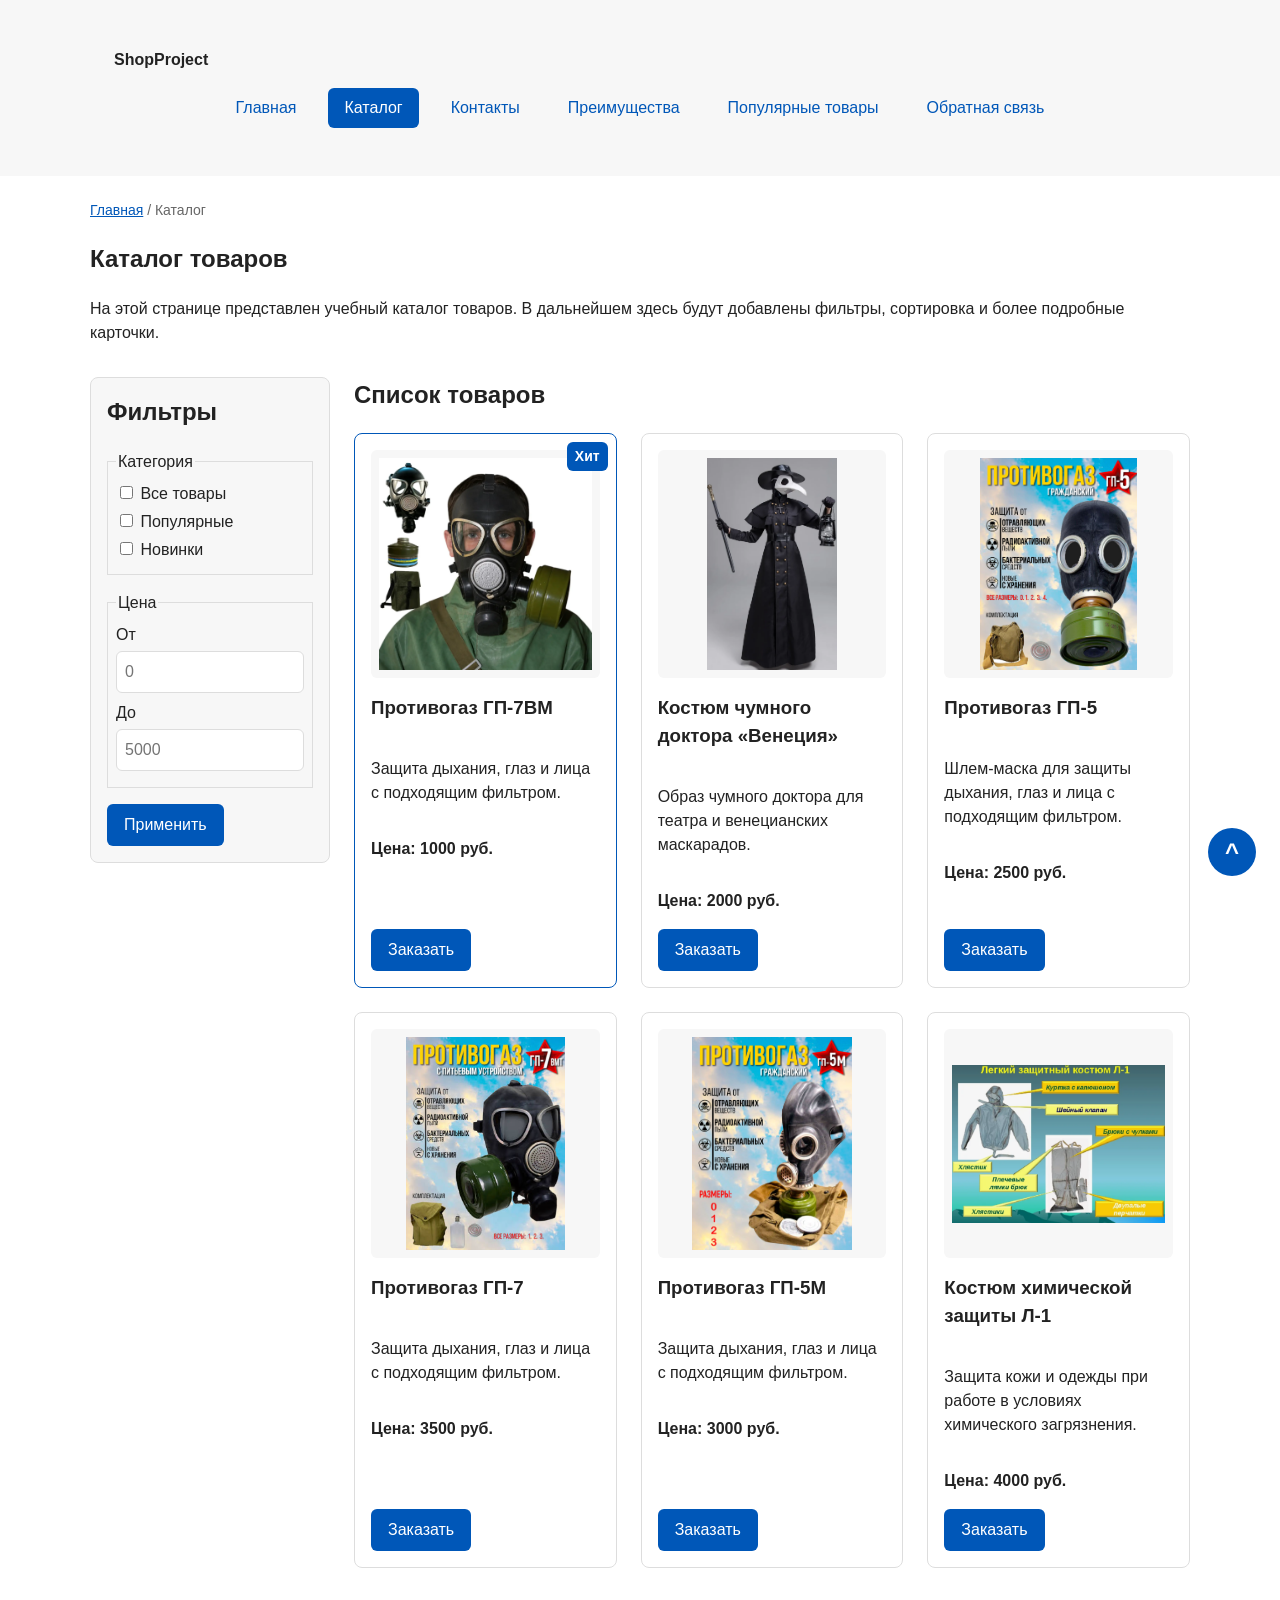
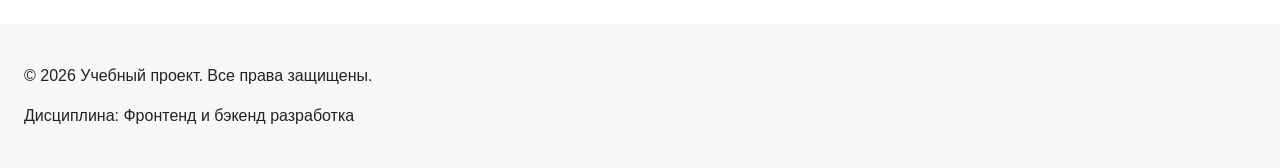
==== commit 155232ac: "Updating products and placing orders from the catalog" ====
--- a/catalog.html
+++ b/catalog.html
@@ -108,40 +108,66 @@
 
                 <div class="products-grid">
                     <article class="product-card product-card--featured">
-                      <img class="product-card__image" src="images/product_1.png"
-                        alt="Товар 1" width="640" height="480" loading="lazy" decoding="async">
-                        <h3 class="product-card__title">Товар 1</h3>
+                        <img class="product-card__image" src="images/product_1.png"
+                          alt="Противогаз ГП-7ВМ" width="640" height="640" loading="lazy" decoding="async">
+                        <h3 class="product-card__title">Противогаз ГП-7ВМ</h3>
                         <span class="product-card__badge">Хит</span>
-                        <p class="product-card__description">Краткое описание учебного товара.</p>
+                        <p class="product-card__description">Защита дыхания, глаз и лица с подходящим фильтром.</p>
                         <p class="product-card__price">Цена: 1000 руб.</p>
-                        <a class="button button--primary product-card__button" href="index.html#popular">Подробнее</a>
-                    </article>
-
-                    <article class="product-card">
-
-                      <img class="product-card__image" src="images/product_2.png"
-
-                        alt="Товар 2" width="640" height="480" loading="lazy" decoding="async">
-                        <h3 class="product-card__title">Товар 2</h3>
-                        <p class="product-card__description">Краткое описание учебного товара.</p>
-                        <p class="product-card__price">Цена: 1500 руб.</p>
-                        <a class="button button--primary product-card__button" href="index.html#popular">Подробнее</a>
-                    </article>
-
-                    <article class="product-card">
-
-                      <img class="product-card__image" src="images/product_3.png"
-
-                        alt="Товар 3" width="640" height="480" loading="lazy" decoding="async">
-                        <h3 class="product-card__title">Товар 3</h3>
-                        <p class="product-card__description">Краткое описание учебного товара.</p>
+                        <button class="button button--primary product-card__button" type="button" data-product="Противогаз ГП-7ВМ">Заказать</button>
+                    </article>
+
+                    <article class="product-card">
+                        <img class="product-card__image" src="images/product_2.png"
+                          alt="Костюм чумного доктора «Венеция»" width="640" height="640" loading="lazy" decoding="async">
+                        <h3 class="product-card__title">Костюм чумного доктора «Венеция»</h3>
+                        <p class="product-card__description">Образ чумного доктора для театра и венецианских маскарадов.</p>
                         <p class="product-card__price">Цена: 2000 руб.</p>
-                        <a class="button button--primary product-card__button" href="index.html#popular">Подробнее</a>
+                        <button class="button button--primary product-card__button" type="button" data-product="Костюм чумного доктора «Венеция»">Заказать</button>
+                    </article>
+
+                    <article class="product-card">
+                        <img class="product-card__image" src="images/product_3.png"
+                          alt="Противогаз ГП-5" width="640" height="640" loading="lazy" decoding="async">
+                        <h3 class="product-card__title">Противогаз ГП-5</h3>
+                        <p class="product-card__description">Шлем-маска для защиты дыхания, глаз и лица с подходящим фильтром.</p>
+                        <p class="product-card__price">Цена: 2500 руб.</p>
+                        <button class="button button--primary product-card__button" type="button" data-product="Противогаз ГП-5">Заказать</button>
+                    </article>
+
+                    <article class="product-card">
+                        <img class="product-card__image" src="images/product_4.png"
+                          alt="Противогаз ГП-7" width="640" height="640" loading="lazy" decoding="async">
+                        <h3 class="product-card__title">Противогаз ГП-7</h3>
+                        <p class="product-card__description">Защита дыхания, глаз и лица с подходящим фильтром.</p>
+                        <p class="product-card__price">Цена: 3500 руб.</p>
+                        <button class="button button--primary product-card__button" type="button" data-product="Противогаз ГП-7">Заказать</button>
+                    </article>
+
+                    <article class="product-card">
+                        <img class="product-card__image" src="images/product_5.png"
+                          alt="Противогаз ГП-5М" width="640" height="640" loading="lazy" decoding="async">
+                        <h3 class="product-card__title">Противогаз ГП-5М</h3>
+                        <p class="product-card__description">Защита дыхания, глаз и лица с подходящим фильтром.</p>
+                        <p class="product-card__price">Цена: 3000 руб.</p>
+                        <button class="button button--primary product-card__button" type="button" data-product="Противогаз ГП-5М">Заказать</button>
+                    </article>
+
+                    <article class="product-card">
+                        <img class="product-card__image" src="images/product_6.png"
+                          alt="Костюм химической защиты Л-1" width="640" height="640" loading="lazy" decoding="async">
+                        <h3 class="product-card__title">Костюм химической защиты Л-1</h3>
+                        <p class="product-card__description">Защита кожи и одежды при работе в условиях химического загрязнения.</p>
+                        <p class="product-card__price">Цена: 4000 руб.</p>
+                        <button class="button button--primary product-card__button" type="button" data-product="Костюм химической защиты Л-1">Заказать</button>
                     </article>
                 </div>
             </section>
         </div>
 
+        <p class="success-message" id="success-message" role="status" hidden>
+            Форма успешно отправлена!
+        </p>
     </main>
 
     <footer class="site-footer">
@@ -149,6 +175,67 @@
         <p>Дисциплина: Фронтенд и бэкенд разработка</p>
     </footer>
 
+  <dialog class="order-dialog" id="order-dialog" aria-labelledby="order-dialog-title">
+    <h2 id="order-dialog-title">Оформление заявки</h2>
+
+    <form class="order-form" id="order-form" action="#" method="post" novalidate>
+      <div class="order-form__field">
+        <label class="order-form__label" for="selected-product">Товар</label>
+        <input class="order-form__input" id="selected-product" name="selected-product" type="text" readonly>
+      </div>
+
+      <div class="order-form__field">
+        <label class="order-form__label" for="order-name">Имя</label>
+        <input class="order-form__input" id="order-name" name="name" type="text" placeholder="Введите ваше имя" minlength="2"
+          autocomplete="given-name" required>
+      </div>
+
+      <div class="order-form__field">
+        <label class="order-form__label" for="order-email">E-mail</label>
+        <input class="order-form__input" id="order-email" name="email" type="email" placeholder="example@mail.ru" autocomplete="email" required>
+      </div>
+
+      <div class="order-form__field">
+        <label class="order-form__label" for="order-phone">Телефон</label>
+        <input class="order-form__input" id="order-phone" name="phone" type="tel" inputmode="tel" placeholder="+7 (900) 000-00-00"
+          pattern="^\+7 \(\d{3}\) \d{3}-\d{2}-\d{2}$" required>
+        <small class="order-form__hint">Формат: +7 (900) 000-00-00</small>
+      </div>
+
+      <div class="order-form__field">
+        <label class="order-form__label" for="order-date">Дата связи</label>
+        <input class="order-form__input" id="order-date" name="date" type="date">
+      </div>
+
+      <div class="order-form__field">
+        <label class="order-form__label" for="order-topic">Тема заявки</label>
+        <select class="order-form__select" id="order-topic" name="topic" required>
+          <option value="">Выберите тему</option>
+          <option value="product">Заказ товара</option>
+          <option value="consultation">Консультация</option>
+          <option value="delivery">Доставка</option>
+        </select>
+      </div>
+
+      <div class="order-form__field">
+        <label class="order-form__label" for="order-comment">Комментарий</label>
+        <textarea class="order-form__textarea" id="order-comment" name="comment" rows="4" placeholder="Укажите дополнительную информацию"></textarea>
+      </div>
+
+      <div class="order-form__field order-form__field--checkbox">
+        <label class="order-form__label">
+          <input class="order-form__checkbox" id="order-agreement" name="agreement" type="checkbox" required>
+          Я согласен на обработку данных
+        </label>
+      </div>
+
+      <div class="order-form__actions">
+        <button class="button button--secondary" type="button" id="close-order-dialog">Закрыть</button>
+        <button class="button button--primary" type="submit">Отправить заявку</button>
+      </div>
+    </form>
+  </dialog>
+
   <a class="back-to-top" href="#" aria-label="Вернуться в начало страницы">
     ^
   </a>
--- a/css/style.css
+++ b/css/style.css
@@ -270,9 +270,10 @@
   display: block;
   width: 100%;
   height: auto;
-  aspect-ratio: 4 / 3;
+  aspect-ratio: 1 / 1;
   object-fit: contain;
-  padding: var(--space-md);
+  object-position: center;
+  padding: var(--space-sm);
   margin-bottom: var(--space-md);
   background-color: var(--color-surface);
   border-radius: var(--radius-sm);
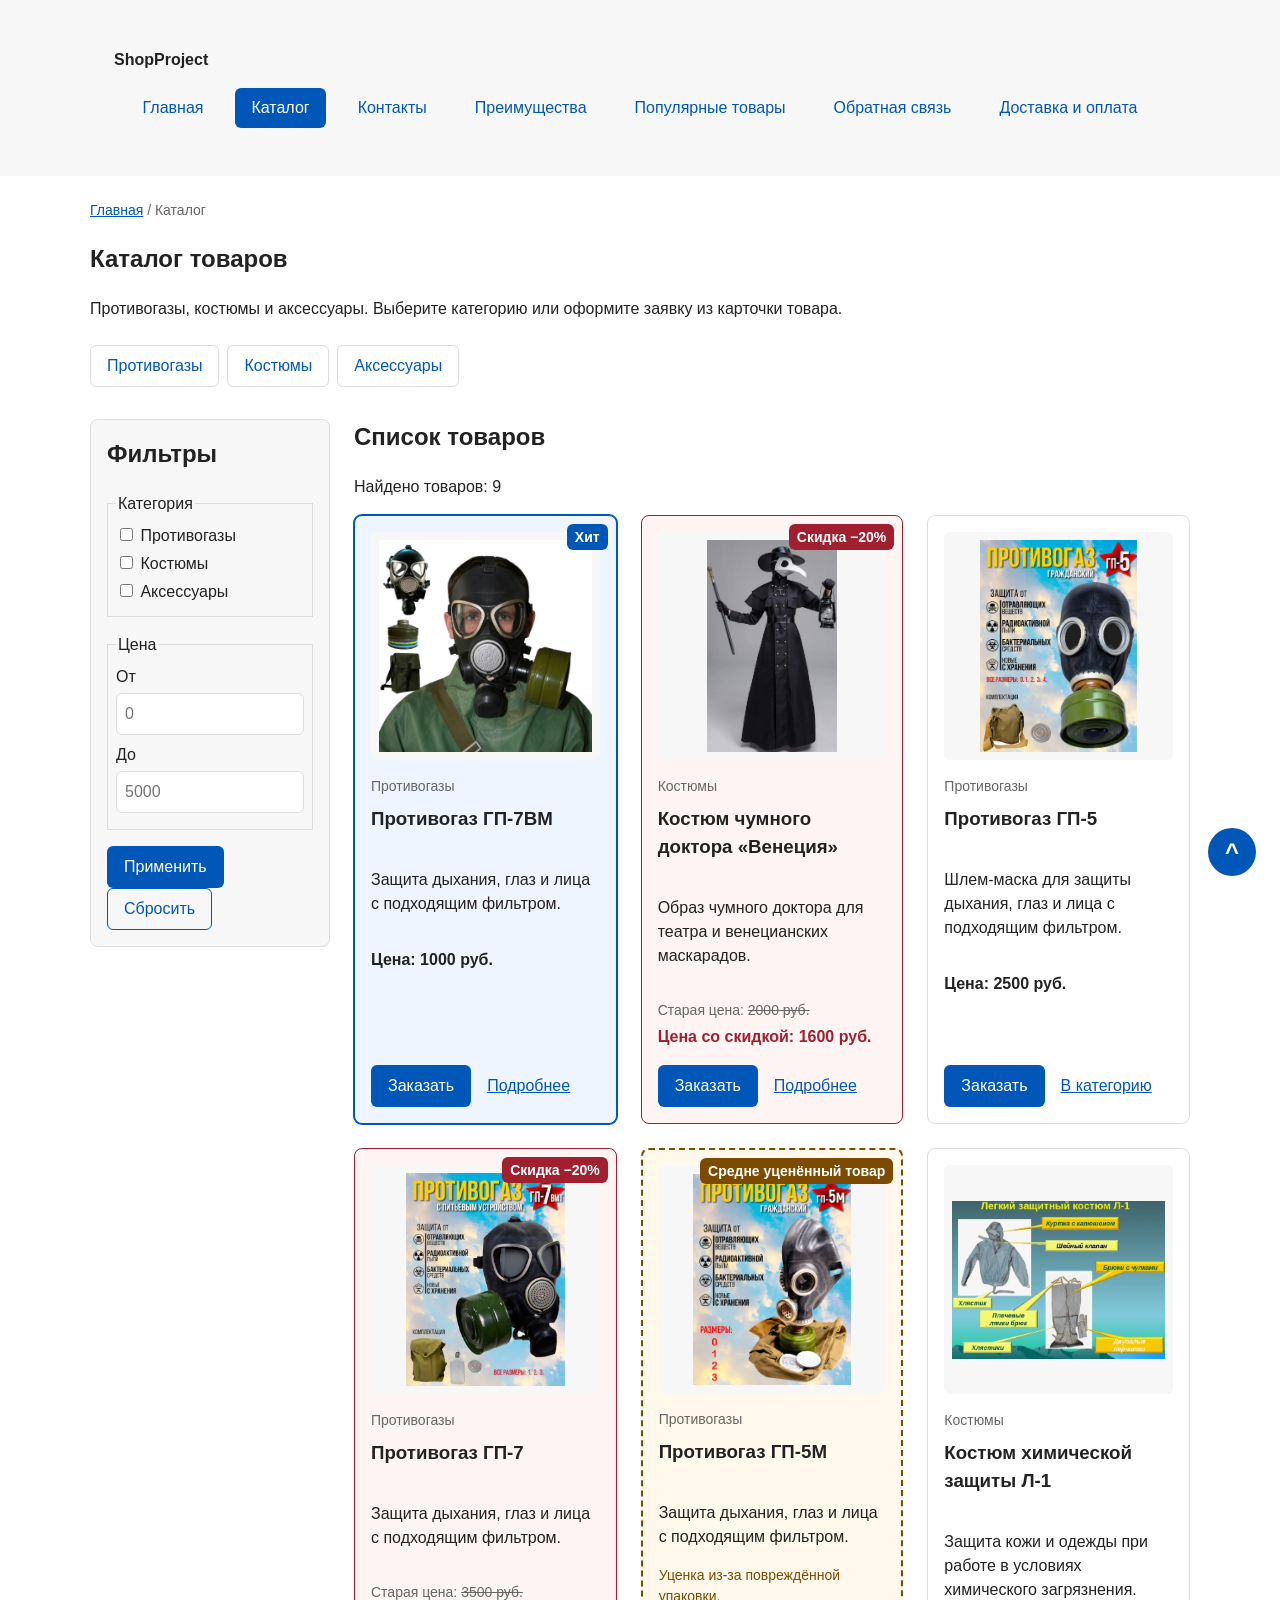
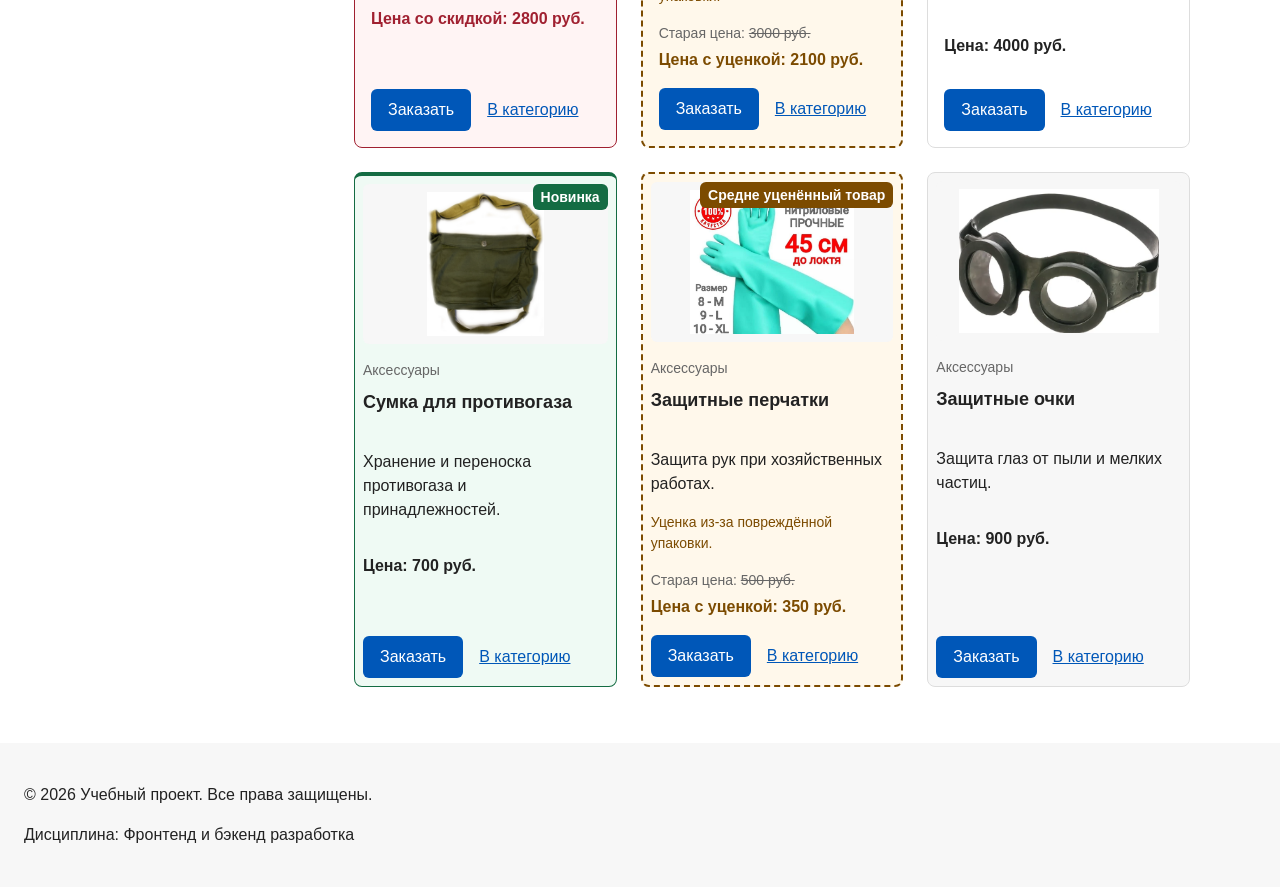
==== commit 15c866b2: "Expand catalog with categories, product pages, and BEM card variants" ====
--- a/catalog.html
+++ b/catalog.html
@@ -45,6 +45,7 @@
             <a class="site-nav__link" href="index.html#contacts">Обратная связь</a>
           </li>
 
+          <li class="site-nav__item"><a class="site-nav__link" href="delivery.html">Доставка и оплата</a></li>
         </ul>
       </nav>
     </div>
@@ -58,11 +59,8 @@
 
         <section class="section">
             <h1>Каталог товаров</h1>
-            <p>
-                На этой странице представлен учебный каталог товаров.
-                В дальнейшем здесь будут добавлены фильтры, сортировка и более
-                подробные карточки.
-            </p>
+            <p>Противогазы, костюмы и аксессуары. Выберите категорию или оформите заявку из карточки товара.</p>
+<nav class="category-nav" aria-label="Категории товаров"><a class="category-nav__link" href="gas-masks.html">Противогазы</a><a class="category-nav__link" href="costumes.html">Костюмы</a><a class="category-nav__link" href="accessories.html">Аксессуары</a></nav>
         </section>
 
         <div class="catalog-layout">
@@ -72,22 +70,10 @@
                 <form class="catalog-filters__form" action="#" method="get">
                     <fieldset class="catalog-filters__group">
                         <legend class="catalog-filters__legend">Категория</legend>
-
-                        <label class="catalog-filters__label">
-                            <input class="catalog-filters__checkbox" type="checkbox" name="category" value="all">
-                            Все товары
-                        </label>
-
-                        <label class="catalog-filters__label">
-                            <input class="catalog-filters__checkbox" type="checkbox" name="category" value="popular">
-                            Популярные
-                        </label>
-
-                        <label class="catalog-filters__label">
-                            <input class="catalog-filters__checkbox" type="checkbox" name="category" value="new">
-                            Новинки
-                        </label>
-                    </fieldset>
+<label class="catalog-filters__label"><input class="catalog-filters__checkbox" type="checkbox" name="category" value="gas-masks"> Противогазы</label>
+<label class="catalog-filters__label"><input class="catalog-filters__checkbox" type="checkbox" name="category" value="costumes"> Костюмы</label>
+<label class="catalog-filters__label"><input class="catalog-filters__checkbox" type="checkbox" name="category" value="accessories"> Аксессуары</label>
+</fieldset>
 
                     <fieldset class="catalog-filters__group">
                         <legend class="catalog-filters__legend">Цена</legend>
@@ -100,67 +86,174 @@
                     </fieldset>
 
                     <button class="button button--primary" type="submit">Применить</button>
+                    <button class="button button--secondary" type="reset">Сбросить</button>
                 </form>
             </aside>
 
             <section class="catalog-products">
                 <h2 class="catalog-products__title">Список товаров</h2>
+                <p id="catalog-count" role="status">Найдено товаров: 9</p>
+                <p id="catalog-empty" hidden>По выбранным условиям товаров нет. Измените фильтры или нажмите «Сбросить».</p>
 
                 <div class="products-grid">
-                    <article class="product-card product-card--featured">
-                        <img class="product-card__image" src="images/product_1.png"
-                          alt="Противогаз ГП-7ВМ" width="640" height="640" loading="lazy" decoding="async">
-                        <h3 class="product-card__title">Противогаз ГП-7ВМ</h3>
-                        <span class="product-card__badge">Хит</span>
-                        <p class="product-card__description">Защита дыхания, глаз и лица с подходящим фильтром.</p>
-                        <p class="product-card__price">Цена: 1000 руб.</p>
-                        <button class="button button--primary product-card__button" type="button" data-product="Противогаз ГП-7ВМ">Заказать</button>
-                    </article>
-
-                    <article class="product-card">
-                        <img class="product-card__image" src="images/product_2.png"
-                          alt="Костюм чумного доктора «Венеция»" width="640" height="640" loading="lazy" decoding="async">
-                        <h3 class="product-card__title">Костюм чумного доктора «Венеция»</h3>
-                        <p class="product-card__description">Образ чумного доктора для театра и венецианских маскарадов.</p>
-                        <p class="product-card__price">Цена: 2000 руб.</p>
-                        <button class="button button--primary product-card__button" type="button" data-product="Костюм чумного доктора «Венеция»">Заказать</button>
-                    </article>
-
-                    <article class="product-card">
-                        <img class="product-card__image" src="images/product_3.png"
-                          alt="Противогаз ГП-5" width="640" height="640" loading="lazy" decoding="async">
-                        <h3 class="product-card__title">Противогаз ГП-5</h3>
-                        <p class="product-card__description">Шлем-маска для защиты дыхания, глаз и лица с подходящим фильтром.</p>
-                        <p class="product-card__price">Цена: 2500 руб.</p>
-                        <button class="button button--primary product-card__button" type="button" data-product="Противогаз ГП-5">Заказать</button>
-                    </article>
-
-                    <article class="product-card">
-                        <img class="product-card__image" src="images/product_4.png"
-                          alt="Противогаз ГП-7" width="640" height="640" loading="lazy" decoding="async">
-                        <h3 class="product-card__title">Противогаз ГП-7</h3>
-                        <p class="product-card__description">Защита дыхания, глаз и лица с подходящим фильтром.</p>
-                        <p class="product-card__price">Цена: 3500 руб.</p>
-                        <button class="button button--primary product-card__button" type="button" data-product="Противогаз ГП-7">Заказать</button>
-                    </article>
-
-                    <article class="product-card">
-                        <img class="product-card__image" src="images/product_5.png"
-                          alt="Противогаз ГП-5М" width="640" height="640" loading="lazy" decoding="async">
-                        <h3 class="product-card__title">Противогаз ГП-5М</h3>
-                        <p class="product-card__description">Защита дыхания, глаз и лица с подходящим фильтром.</p>
-                        <p class="product-card__price">Цена: 3000 руб.</p>
-                        <button class="button button--primary product-card__button" type="button" data-product="Противогаз ГП-5М">Заказать</button>
-                    </article>
-
-                    <article class="product-card">
-                        <img class="product-card__image" src="images/product_6.png"
-                          alt="Костюм химической защиты Л-1" width="640" height="640" loading="lazy" decoding="async">
-                        <h3 class="product-card__title">Костюм химической защиты Л-1</h3>
-                        <p class="product-card__description">Защита кожи и одежды при работе в условиях химического загрязнения.</p>
-                        <p class="product-card__price">Цена: 4000 руб.</p>
-                        <button class="button button--primary product-card__button" type="button" data-product="Костюм химической защиты Л-1">Заказать</button>
-                    </article>
+                    <article class="product-card product-card--featured" data-category="gas-masks" data-price="1000">
+          <img class="product-card__image" src="images/product_1.png" alt="Противогаз ГП-7ВМ" width="640" height="640" loading="lazy" decoding="async">
+          <span class="product-card__badge">Хит</span>
+          <div class="product-card__content">
+            <p class="product-card__category">Противогазы</p>
+            <h3 class="product-card__title">Противогаз ГП-7ВМ</h3>
+            <p class="product-card__description">Защита дыхания, глаз и лица с подходящим фильтром.</p>
+
+            <p class="product-card__price">Цена: 1000 руб.</p>
+            <div class="product-card__actions">
+              <button class="button button--primary product-card__button" type="button" data-product="Противогаз ГП-7ВМ">Заказать</button>
+              <a class="product-card__details" href="product-gp7vm.html">Подробнее</a>
+            </div>
+          </div>
+        </article>
+
+<article class="product-card product-card--sale" data-category="costumes" data-price="1600">
+          <img class="product-card__image" src="images/product_2.png" alt="Костюм чумного доктора «Венеция»" width="640" height="640" loading="lazy" decoding="async">
+
+          <span class="product-card__badge product-card__badge--sale">Скидка −20%</span>
+          <div class="product-card__content">
+            <p class="product-card__category">Костюмы</p>
+            <h3 class="product-card__title">Костюм чумного доктора «Венеция»</h3>
+            <p class="product-card__description">Образ чумного доктора для театра и венецианских маскарадов.</p>
+
+            <p class="product-card__price">
+              <span class="product-card__old-price">Старая цена: <del>2000 руб.</del></span>
+              <span class="product-card__current-price">Цена со скидкой: 1600 руб.</span>
+            </p>
+            <div class="product-card__actions">
+              <button class="button button--primary product-card__button" type="button" data-product="Костюм чумного доктора «Венеция»">Заказать</button>
+              <a class="product-card__details" href="product-costume.html">Подробнее</a>
+            </div>
+          </div>
+        </article>
+
+<article class="product-card" data-category="gas-masks" data-price="2500">
+          <img class="product-card__image" src="images/product_3.png" alt="Противогаз ГП-5" width="640" height="640" loading="lazy" decoding="async">
+
+          <div class="product-card__content">
+            <p class="product-card__category">Противогазы</p>
+            <h3 class="product-card__title">Противогаз ГП-5</h3>
+            <p class="product-card__description">Шлем-маска для защиты дыхания, глаз и лица с подходящим фильтром.</p>
+
+            <p class="product-card__price">Цена: 2500 руб.</p>
+            <div class="product-card__actions">
+              <button class="button button--primary product-card__button" type="button" data-product="Противогаз ГП-5">Заказать</button>
+              <a class="product-card__details" href="gas-masks.html">В категорию</a>
+            </div>
+          </div>
+        </article>
+
+<article class="product-card product-card--sale" data-category="gas-masks" data-price="2800">
+          <img class="product-card__image" src="images/product_4.png" alt="Противогаз ГП-7" width="640" height="640" loading="lazy" decoding="async">
+
+          <span class="product-card__badge product-card__badge--sale">Скидка −20%</span>
+          <div class="product-card__content">
+            <p class="product-card__category">Противогазы</p>
+            <h3 class="product-card__title">Противогаз ГП-7</h3>
+            <p class="product-card__description">Защита дыхания, глаз и лица с подходящим фильтром.</p>
+
+            <p class="product-card__price">
+              <span class="product-card__old-price">Старая цена: <del>3500 руб.</del></span>
+              <span class="product-card__current-price">Цена со скидкой: 2800 руб.</span>
+            </p>
+            <div class="product-card__actions">
+              <button class="button button--primary product-card__button" type="button" data-product="Противогаз ГП-7">Заказать</button>
+              <a class="product-card__details" href="gas-masks.html">В категорию</a>
+            </div>
+          </div>
+        </article>
+
+<article class="product-card product-card--markdown-medium" data-category="gas-masks" data-price="2100">
+          <img class="product-card__image" src="images/product_5.png" alt="Противогаз ГП-5М" width="640" height="640" loading="lazy" decoding="async">
+
+          <span class="product-card__badge product-card__badge--markdown-medium">Средне уценённый товар</span>
+          <div class="product-card__content">
+            <p class="product-card__category">Противогазы</p>
+            <h3 class="product-card__title">Противогаз ГП-5М</h3>
+            <p class="product-card__description">Защита дыхания, глаз и лица с подходящим фильтром.</p>
+
+            <p class="product-card__condition">Уценка из-за повреждённой упаковки.</p>
+            <p class="product-card__price">
+              <span class="product-card__old-price">Старая цена: <del>3000 руб.</del></span>
+              <span class="product-card__current-price">Цена с уценкой: 2100 руб.</span>
+            </p>
+            <div class="product-card__actions">
+              <button class="button button--primary product-card__button" type="button" data-product="Противогаз ГП-5М">Заказать</button>
+              <a class="product-card__details" href="gas-masks.html">В категорию</a>
+            </div>
+          </div>
+        </article>
+
+<article class="product-card" data-category="costumes" data-price="4000">
+          <img class="product-card__image" src="images/product_6.png" alt="Костюм химической защиты Л-1" width="640" height="640" loading="lazy" decoding="async">
+
+          <div class="product-card__content">
+            <p class="product-card__category">Костюмы</p>
+            <h3 class="product-card__title">Костюм химической защиты Л-1</h3>
+            <p class="product-card__description">Защита кожи и одежды при работе в условиях химического загрязнения.</p>
+
+            <p class="product-card__price">Цена: 4000 руб.</p>
+            <div class="product-card__actions">
+              <button class="button button--primary product-card__button" type="button" data-product="Костюм химической защиты Л-1">Заказать</button>
+              <a class="product-card__details" href="costumes.html">В категорию</a>
+            </div>
+          </div>
+        </article>
+
+<article class="product-card product-card--compact product-card--new" data-category="accessories" data-price="700">
+          <img class="product-card__image" src="images/product_7.png" alt="Сумка для противогаза" width="640" height="640" loading="lazy" decoding="async">
+          <span class="product-card__badge product-card__badge--new">Новинка</span>
+          <div class="product-card__content">
+            <p class="product-card__category">Аксессуары</p>
+            <h3 class="product-card__title">Сумка для противогаза</h3>
+            <p class="product-card__description">Хранение и переноска противогаза и принадлежностей.</p>
+            <p class="product-card__price">Цена: 700 руб.</p>
+            <div class="product-card__actions">
+              <button class="button button--primary product-card__button" type="button" data-product="Сумка для противогаза">Заказать</button>
+              <a class="product-card__details" href="accessories.html">В категорию</a>
+            </div>
+          </div>
+        </article>
+
+<article class="product-card product-card--compact product-card--markdown-medium" data-category="accessories" data-price="350">
+          <img class="product-card__image" src="images/product_8.png" alt="Защитные перчатки" width="640" height="640" loading="lazy" decoding="async">
+          <span class="product-card__badge product-card__badge--markdown-medium">Средне уценённый товар</span>
+          <div class="product-card__content">
+            <p class="product-card__category">Аксессуары</p>
+            <h3 class="product-card__title">Защитные перчатки</h3>
+            <p class="product-card__description">Защита рук при хозяйственных работах.</p>
+
+            <p class="product-card__condition">Уценка из-за повреждённой упаковки.</p>
+            <p class="product-card__price">
+              <span class="product-card__old-price">Старая цена: <del>500 руб.</del></span>
+              <span class="product-card__current-price">Цена с уценкой: 350 руб.</span>
+            </p>
+            <div class="product-card__actions">
+              <button class="button button--primary product-card__button" type="button" data-product="Защитные перчатки">Заказать</button>
+              <a class="product-card__details" href="accessories.html">В категорию</a>
+            </div>
+          </div>
+        </article>
+
+<article class="product-card product-card--compact" data-category="accessories" data-price="900">
+          <img class="product-card__image" src="images/product_9.png" alt="Защитные очки" width="640" height="640" loading="lazy" decoding="async">
+          <div class="product-card__content">
+            <p class="product-card__category">Аксессуары</p>
+            <h3 class="product-card__title">Защитные очки</h3>
+            <p class="product-card__description">Защита глаз от пыли и мелких частиц.</p>
+
+            <p class="product-card__price">Цена: 900 руб.</p>
+            <div class="product-card__actions">
+              <button class="button button--primary product-card__button" type="button" data-product="Защитные очки">Заказать</button>
+              <a class="product-card__details" href="accessories.html">В категорию</a>
+            </div>
+          </div>
+        </article>
                 </div>
             </section>
         </div>
--- a/css/style.css
+++ b/css/style.css
@@ -42,6 +42,10 @@
   box-sizing: border-box;
 }
 
+[hidden] {
+  display: none !important;
+}
+
 body {
   margin: 0;
   font-family: Arial, sans-serif;
@@ -256,6 +260,9 @@
 
   font-size: 14px;
   font-weight: bold;
+  max-width: calc(100% - 2 * var(--space-sm));
+  line-height: 1.3;
+  text-align: center;
 }
 
 .product-card:hover {
@@ -281,6 +288,123 @@
 
 .product-card--featured {
   border-color: var(--color-primary);
+  box-shadow: 0 0 0 1px var(--color-primary);
+  background-color: var(--color-surface-accent);
+}
+
+.product-card__content {
+  display: flex;
+  flex: 1;
+  flex-direction: column;
+  min-width: 0;
+}
+
+.product-card__category {
+  margin: 0 0 var(--space-sm);
+  color: var(--color-muted);
+  font-size: 14px;
+}
+
+.product-card__actions {
+  display: flex;
+  flex-wrap: wrap;
+  align-items: center;
+  gap: var(--space-md);
+  margin-top: auto;
+}
+
+.product-card--compact {
+  padding: var(--space-sm);
+  background-color: var(--color-surface);
+}
+
+.product-card--compact .product-card__image {
+  height: 160px;
+  aspect-ratio: auto;
+}
+
+.product-card--compact .product-card__title {
+  font-size: 18px;
+}
+
+.product-card--sale {
+  border-color: #a02030;
+  background-color: #fff4f4;
+}
+
+.product-card__badge--sale {
+  background-color: #a02030;
+}
+
+.product-card--sale .product-card__current-price {
+  color: #a02030;
+}
+
+.product-card--markdown-medium {
+  border: 2px dashed #7c4b00;
+  background-color: #fff8eb;
+}
+
+.product-card__badge--markdown-medium {
+  background-color: #7c4b00;
+}
+
+.product-card--markdown-medium .product-card__current-price {
+  color: #7c4b00;
+}
+
+.product-card--new {
+  border-color: #146c43;
+  border-top-width: 4px;
+  background-color: #effaf4;
+}
+
+.product-card__badge--new {
+  background-color: #146c43;
+}
+
+.product-card__old-price {
+  display: block;
+  margin-bottom: var(--space-xs);
+  color: var(--color-muted);
+  font-size: 14px;
+  font-weight: 400;
+}
+
+.product-card__current-price {
+  display: block;
+}
+
+.product-card__condition {
+  margin: 0;
+  color: #7c4b00;
+  font-size: 14px;
+}
+
+.product-card--horizontal {
+  display: grid;
+  grid-template-columns: minmax(0, 1fr) minmax(0, 1fr);
+  align-items: start;
+  gap: var(--space-xl);
+  padding: var(--space-lg);
+}
+
+.product-card--horizontal .product-card__image {
+  margin-bottom: 0;
+}
+
+.product-card__specs {
+  display: grid;
+  grid-template-columns: minmax(0, 1fr) minmax(0, 2fr);
+  gap: var(--space-sm) var(--space-md);
+}
+
+.product-card__specs dt {
+  font-weight: 700;
+}
+
+.product-card__specs dd {
+  margin: 0;
 }
 
 .product-card__price {
@@ -316,6 +440,44 @@
   min-width: 0;
 }
 
+.category-nav {
+  display: flex;
+  flex-wrap: wrap;
+  gap: var(--space-sm);
+  margin: var(--space-lg) 0;
+}
+
+.category-nav__link {
+  padding: var(--space-sm) var(--space-md);
+  border: 1px solid var(--color-border);
+  border-radius: var(--radius-sm);
+  text-decoration: none;
+}
+
+.category-nav__link:hover,
+.category-nav__link--active {
+  color: var(--color-white);
+  background-color: var(--color-primary);
+  border-color: var(--color-primary);
+}
+
+.info-grid {
+  display: grid;
+  grid-template-columns: repeat(auto-fit, minmax(min(100%, 260px), 1fr));
+  gap: var(--space-lg);
+}
+
+.info-card {
+  padding: var(--space-lg);
+  background-color: var(--color-surface);
+  border: 1px solid var(--color-border);
+  border-radius: var(--radius-md);
+}
+
+.info-card h2 {
+  margin-top: 0;
+}
+
 .catalog-filters__title,
 .catalog-products__title {
   margin-top: 0;
@@ -529,3 +691,27 @@
   border-left: 4px solid var(--color-success);
   background-color: var(--color-success-bg);
 }
+
+@media (max-width: 700px) {
+  .catalog-layout,
+  .product-card--horizontal {
+    grid-template-columns: minmax(0, 1fr);
+  }
+
+  .catalog-filters {
+    position: static;
+    max-height: none;
+  }
+
+  .site-header__inner {
+    padding: var(--space-sm) 0;
+  }
+
+  .site-nav__list {
+    gap: var(--space-xs);
+  }
+
+  .site-nav__link {
+    padding: var(--space-xs) var(--space-sm);
+  }
+}
